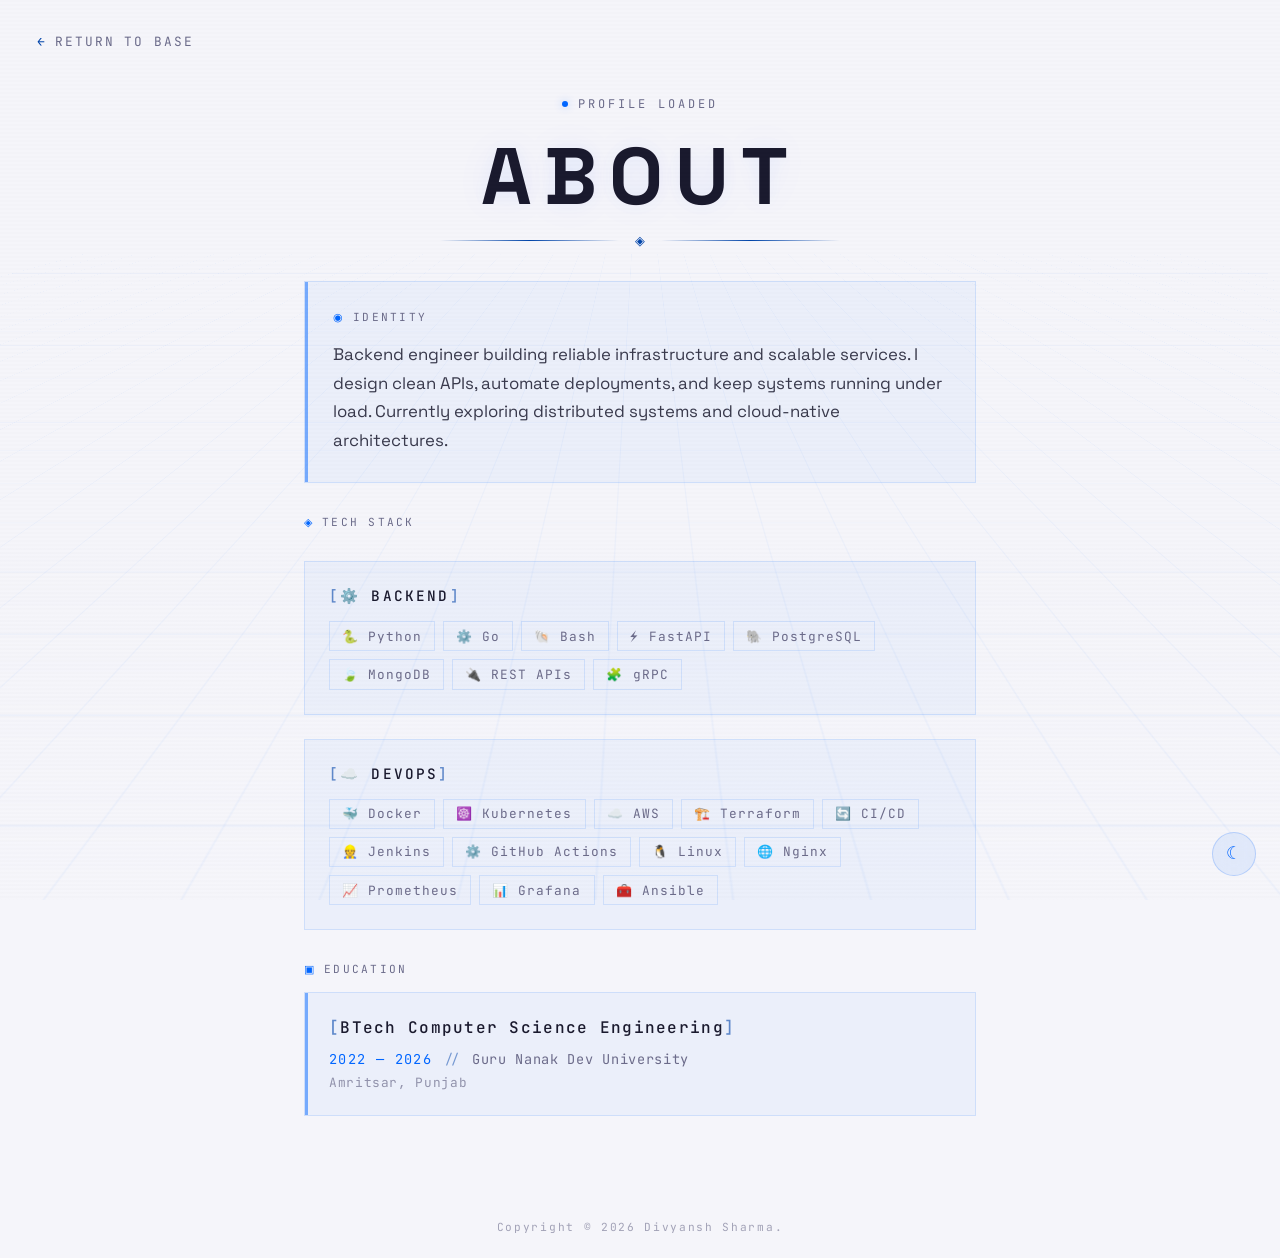
==== about-me/index.html @ 40424721 "created home page and about page" ====
<!DOCTYPE html>
<html lang="en">
<head>
    <meta charset="UTF-8">
    <meta name="viewport" content="width=device-width, initial-scale=1.0">
    <title>Divyansh — About</title>
    <link rel="preconnect" href="https://fonts.googleapis.com">
    <link rel="preconnect" href="https://fonts.gstatic.com" crossorigin>
    <link href="https://fonts.googleapis.com/css2?family=Space+Grotesk:wght@300;400;500;600;700&family=JetBrains+Mono:wght@300;400;500&display=swap" rel="stylesheet">
    <link rel="stylesheet" href="about-me.css">
</head>
<body>
    <input type="checkbox" id="theme-toggle" class="theme-toggle-input" aria-hidden="true">

    <div class="page-wrapper">
        <div class="scanlines"></div>
        <div class="grid-bg"></div>

        <label for="theme-toggle" class="theme-toggle" aria-label="Toggle theme"></label>

        <a href="/" class="back-link">
            <span class="back-arrow">←</span>
            <span class="back-text">RETURN TO BASE</span>
        </a>

        <main class="container">
            <div class="hero">
                <div class="status-line">
                    <span class="status-dot"></span>
                    <span class="status-text">PROFILE LOADED</span>
                </div>

                <h1 class="glitch">
                    <span class="char">A</span><span class="char">B</span><span class="char">O</span><span class="char">U</span><span class="char">T</span>
                </h1>

                <div class="divider">
                    <span class="divider-line"></span>
                    <span class="divider-hex">◈</span>
                    <span class="divider-line"></span>
                </div>
            </div>

            <section class="content">
                <div class="bio-card">
                    <div class="card-header">
                        <span class="card-icon">◉</span>
                        <span class="card-title">IDENTITY</span>
                    </div>
                    <p class="bio-text">
                        Backend engineer building reliable infrastructure 
                        and scalable services. I design clean APIs, automate deployments, and 
                        keep systems running under load. Currently exploring distributed systems 
                        and cloud-native architectures.
                    </p>
                </div>

                <div class="skills-section">
                    <div class="skills-header">
                        <span class="skills-icon">◈</span>
                        <span class="skills-title">TECH STACK</span>
                    </div>

                    <div class="skill-category">
                        <h3 class="category-name">
                            <span class="cat-bracket">[</span>⚙️ BACKEND<span class="cat-bracket">]</span>
                        </h3>
                        <div class="skill-tags">
                            <span class="skill-tag">🐍 Python</span>
                            <span class="skill-tag">⚙️ Go</span>
                            <span class="skill-tag">🐚 Bash</span>
                            <span class="skill-tag">⚡ FastAPI</span>
                            <span class="skill-tag">🐘 PostgreSQL</span>
                            <span class="skill-tag">🍃 MongoDB</span>
                            <span class="skill-tag">🔌 REST APIs</span>
                            <span class="skill-tag">🧩 gRPC</span>
                        </div>
                    </div>

                    <div class="skill-category">
                        <h3 class="category-name">
                            <span class="cat-bracket">[</span>☁️ DEVOPS<span class="cat-bracket">]</span>
                        </h3>
                        <div class="skill-tags">
                            <span class="skill-tag">🐳 Docker</span>
                            <span class="skill-tag">☸️ Kubernetes</span>
                            <span class="skill-tag">☁️ AWS</span>
                            <span class="skill-tag">🏗️ Terraform</span>
                            <span class="skill-tag">🔄 CI/CD</span>
                            <span class="skill-tag">👷 Jenkins</span>
                            <span class="skill-tag">⚙️ GitHub Actions</span>
                            <span class="skill-tag">🐧 Linux</span>
                            <span class="skill-tag">🌐 Nginx</span>
                            <span class="skill-tag">📈 Prometheus</span>
                            <span class="skill-tag">📊 Grafana</span>
                            <span class="skill-tag">🧰 Ansible</span>
                        </div>
                    </div>
                </div>

                <div class="edu-section">
                    <div class="edu-header">
                        <span class="edu-icon">▣</span>
                        <span class="edu-title">EDUCATION</span>
                    </div>
                    <div class="edu-card">
                        <div class="edu-degree">
                            <span class="edu-bracket">[</span>BTech Computer Science Engineering<span class="edu-bracket">]</span>
                        </div>
                        <div class="edu-meta">
                            <span class="edu-year">2022 — 2026</span>
                            <span class="edu-sep">//</span>
                            <span class="edu-inst">Guru Nanak Dev University</span>
                        </div>
                        <div class="edu-loc">Amritsar, Punjab</div>
                    </div>
                </div>
            </section>
        </main>

        <footer class="footer">
            <div class="footer-line">
                <span>Copyright © 2026 Divyansh Sharma.</span>
            </div>
        </footer>
    </div>
</body>
</html>
---- about-me/about-me.css ----
/* ═══════════════════════════════════════
   ABOUT PAGE — CSS-ONLY THEME TOGGLE
   ═══════════════════════════════════════ */

*, *::before, *::after {
    margin: 0;
    padding: 0;
    box-sizing: border-box;
}

.theme-toggle-input {
    position: absolute;
    width: 1px;
    height: 1px;
    padding: 0;
    margin: -1px;
    overflow: hidden;
    clip: rect(0, 0, 0, 0);
    white-space: nowrap;
    border: 0;
}

.page-wrapper {
    --bg: #050508;
    --text: #e8e8f0;
    --text-dim: #6b6b8a;
    --accent: #00f0ff;
    --accent-dim: #00a8b3;
    --accent-glow: rgba(0, 240, 255, 0.4);
    --accent-glow-soft: rgba(0, 240, 255, 0.08);
    --grid-color: rgba(0, 240, 255, 0.06);
    --card-bg: rgba(0, 240, 255, 0.03);
    --card-border: rgba(0, 240, 255, 0.1);
    --toggle-bg: rgba(0, 240, 255, 0.1);
    --toggle-border: rgba(0, 240, 255, 0.25);
    --toggle-hover: rgba(0, 240, 255, 0.2);
    --toggle-icon: "☀";
    --font-display: "Space Grotesk", system-ui, -apple-system, BlinkMacSystemFont, "Segoe UI", Roboto, sans-serif;
    --font-mono: "JetBrains Mono", "Fira Code", "Cascadia Code", monospace;

    min-height: 100vh;
    min-height: 100dvh;
    display: flex;
    flex-direction: column;
    background-color: var(--bg);
    color: var(--text);
    position: relative;
    overflow-x: hidden;
    font-family: var(--font-display);
    -webkit-font-smoothing: antialiased;
    -moz-osx-font-smoothing: grayscale;
    transition: background-color 0.4s ease, color 0.4s ease;
}

@media (prefers-color-scheme: light) {
    .page-wrapper {
        --bg: #f5f5fa;
        --text: #1a1a2e;
        --text-dim: #6b6b8a;
        --accent: #0066ff;
        --accent-dim: #0044aa;
        --accent-glow: rgba(0, 102, 255, 0.3);
        --accent-glow-soft: rgba(0, 102, 255, 0.06);
        --grid-color: rgba(0, 102, 255, 0.04);
        --card-bg: rgba(0, 102, 255, 0.04);
        --card-border: rgba(0, 102, 255, 0.12);
        --toggle-bg: rgba(0, 102, 255, 0.08);
        --toggle-border: rgba(0, 102, 255, 0.2);
        --toggle-hover: rgba(0, 102, 255, 0.15);
        --toggle-icon: "☾";
    }
}

.theme-toggle-input:checked ~ .page-wrapper {
    --bg: #f5f5fa;
    --text: #1a1a2e;
    --text-dim: #6b6b8a;
    --accent: #0066ff;
    --accent-dim: #0044aa;
    --accent-glow: rgba(0, 102, 255, 0.3);
    --accent-glow-soft: rgba(0, 102, 255, 0.06);
    --grid-color: rgba(0, 102, 255, 0.04);
    --card-bg: rgba(0, 102, 255, 0.04);
    --card-border: rgba(0, 102, 255, 0.12);
    --toggle-bg: rgba(0, 102, 255, 0.08);
    --toggle-border: rgba(0, 102, 255, 0.2);
    --toggle-hover: rgba(0, 102, 255, 0.15);
    --toggle-icon: "☾";
}

.theme-toggle {
    position: fixed;
    bottom: 1.5rem;
    right: 1.5rem;
    z-index: 200;
    width: 44px;
    height: 44px;
    border-radius: 50%;
    border: 1px solid var(--toggle-border);
    background: var(--toggle-bg);
    backdrop-filter: blur(8px);
    -webkit-backdrop-filter: blur(8px);
    cursor: pointer;
    display: flex;
    align-items: center;
    justify-content: center;
    transition: all 0.3s ease;
    color: var(--accent);
}

.theme-toggle::before {
    content: var(--toggle-icon);
    font-size: 1.1rem;
    line-height: 1;
    transition: transform 0.3s ease;
}

.theme-toggle:hover {
    background: var(--toggle-hover);
    border-color: var(--accent);
    box-shadow: 0 0 20px var(--accent-glow-soft);
    transform: scale(1.1);
}

.theme-toggle:hover::before {
    transform: rotate(180deg);
}

.theme-toggle:active {
    transform: scale(0.95);
}

.back-link {
    position: fixed;
    top: 1.5rem;
    left: 1.5rem;
    z-index: 200;
    display: inline-flex;
    align-items: center;
    gap: 0.5rem;
    font-family: var(--font-mono);
    font-size: clamp(0.65rem, 1.5vw, 0.8rem);
    letter-spacing: 0.15em;
    color: var(--text-dim);
    text-decoration: none;
    padding: 0.5rem 0.75rem;
    border: 1px solid transparent;
    transition: all 0.3s ease;
}

.back-arrow {
    color: var(--accent-dim);
    transition: all 0.3s ease;
}

.back-link:hover {
    color: var(--accent);
    border-color: var(--accent);
    box-shadow: 0 0 15px var(--accent-glow-soft);
}

.back-link:hover .back-arrow {
    color: var(--accent);
    transform: translateX(-3px);
}

.scanlines {
    position: fixed;
    inset: 0;
    pointer-events: none;
    z-index: 100;
    background: repeating-linear-gradient(
        0deg,
        transparent,
        transparent 2px,
        rgba(0, 0, 0, 0.03) 2px,
        rgba(0, 0, 0, 0.03) 4px
    );
    opacity: 0.5;
}

@media (prefers-color-scheme: light) {
    .scanlines {
        background: repeating-linear-gradient(
            0deg,
            transparent,
            transparent 2px,
            rgba(0, 0, 0, 0.015) 2px,
            rgba(0, 0, 0, 0.015) 4px
        );
    }
}

.theme-toggle-input:checked ~ .page-wrapper .scanlines {
    background: repeating-linear-gradient(
        0deg,
        transparent,
        transparent 2px,
        rgba(0, 0, 0, 0.015) 2px,
        rgba(0, 0, 0, 0.015) 4px
    );
}

.grid-bg {
    position: fixed;
    inset: 0;
    pointer-events: none;
    z-index: 0;
    perspective: 600px;
    overflow: hidden;
}

.grid-bg::before {
    content: "";
    position: absolute;
    top: -50%;
    left: -50%;
    width: 200%;
    height: 200%;
    background-image:
        linear-gradient(var(--grid-color) 1px, transparent 1px),
        linear-gradient(90deg, var(--grid-color) 1px, transparent 1px);
    background-size: 60px 60px;
    transform: rotateX(60deg);
    transform-origin: center center;
    animation: gridPulse 8s ease-in-out infinite;
}

.grid-bg::after {
    content: "";
    position: absolute;
    bottom: 0;
    left: 0;
    right: 0;
    height: 40%;
    background: linear-gradient(to top, var(--bg) 0%, transparent 100%);
    transition: background 0.4s ease;
}

@keyframes gridPulse {
    0%, 100% { opacity: 0.6; background-size: 60px 60px; }
    50% { opacity: 1; background-size: 58px 58px; }
}

.container {
    position: relative;
    z-index: 1;
    flex: 1;
    display: flex;
    flex-direction: column;
    align-items: center;
    padding: 6rem 2rem 3rem;
    max-width: 800px;
    margin: 0 auto;
    width: 100%;
}

.hero {
    text-align: center;
    width: 100%;
    display: flex;
    flex-direction: column;
    align-items: center;
    margin-bottom: 2rem;
}

.status-line {
    display: inline-flex;
    align-items: center;
    justify-content: center;
    gap: 0.6rem;
    margin-bottom: 1.5rem;
    font-family: var(--font-mono);
    font-size: clamp(0.6rem, 1.5vw, 0.75rem);
    letter-spacing: 0.25em;
    color: var(--text-dim);
    text-transform: uppercase;
    width: 100%;
}

.status-dot {
    width: 6px;
    height: 6px;
    background: var(--accent);
    border-radius: 50%;
    box-shadow: 0 0 8px var(--accent-glow), 0 0 16px var(--accent-glow-soft);
    animation: pulse 2s ease-in-out infinite;
    flex-shrink: 0;
}

@keyframes pulse {
    0%, 100% { opacity: 1; transform: scale(1); }
    50% { opacity: 0.5; transform: scale(0.8); }
}

.status-text {
    animation: flicker 4s ease-in-out infinite;
}

@keyframes flicker {
    0%, 100% { opacity: 1; }
    41% { opacity: 1; }
    42% { opacity: 0.4; }
    43% { opacity: 1; }
    45% { opacity: 0.3; }
    46% { opacity: 1; }
    96% { opacity: 1; }
    97% { opacity: 0.5; }
    98% { opacity: 1; }
}

.glitch {
    font-size: clamp(2.5rem, 10vw, 5rem);
    font-weight: 700;
    letter-spacing: 0.15em;
    line-height: 1;
    margin-bottom: 1rem;
    position: relative;
    display: inline-block;
}

.glitch .char {
    display: inline-block;
    color: var(--text);
    text-shadow: 0 0 20px var(--accent-glow-soft), 0 0 40px var(--accent-glow-soft);
    animation: charFloat 6s ease-in-out infinite;
    transition: color 0.4s ease;
}

.glitch .char:nth-child(1) { animation-delay: 0s; }
.glitch .char:nth-child(2) { animation-delay: 0.1s; }
.glitch .char:nth-child(3) { animation-delay: 0.2s; }
.glitch .char:nth-child(4) { animation-delay: 0.3s; }
.glitch .char:nth-child(5) { animation-delay: 0.4s; }

@keyframes charFloat {
    0%, 100% {
        transform: translateY(0);
        text-shadow: 0 0 20px var(--accent-glow-soft), 0 0 40px var(--accent-glow-soft);
    }
    50% {
        transform: translateY(-4px);
        text-shadow: 0 0 30px var(--accent-glow), 0 0 60px var(--accent-glow-soft), 0 0 90px var(--accent-glow-soft);
    }
}

.glitch:hover .char {
    animation: charGlitch 0.3s ease-in-out;
}

.glitch:hover .char:nth-child(1) { animation-delay: 0s; }
.glitch:hover .char:nth-child(2) { animation-delay: 0.02s; }
.glitch:hover .char:nth-child(3) { animation-delay: 0.04s; }
.glitch:hover .char:nth-child(4) { animation-delay: 0.06s; }
.glitch:hover .char:nth-child(5) { animation-delay: 0.08s; }

@keyframes charGlitch {
    0% { transform: translate(0); }
    20% { transform: translate(-2px, 1px); }
    40% { transform: translate(2px, -1px); }
    60% { transform: translate(-1px, 2px); }
    80% { transform: translate(1px, -2px); }
    100% { transform: translate(0); }
}

.divider {
    display: flex;
    align-items: center;
    justify-content: center;
    gap: 1rem;
    width: 100%;
    max-width: 400px;
}

.divider-line {
    display: block;
    flex: 1;
    height: 1px;
    background: linear-gradient(90deg, transparent, var(--accent-dim), transparent);
    animation: lineGlow 3s ease-in-out infinite;
    min-width: 40px;
}

@keyframes lineGlow {
    0%, 100% { opacity: 0.4; }
    50% { opacity: 1; }
}

.divider-hex {
    color: var(--accent-dim);
    font-size: 0.8rem;
    animation: hexSpin 8s linear infinite;
    flex-shrink: 0;
}

@keyframes hexSpin {
    0% { transform: rotate(0deg); }
    100% { transform: rotate(360deg); }
}

.content {
    width: 100%;
    display: flex;
    flex-direction: column;
    gap: 2rem;
    margin-bottom: 2rem;
}

.bio-card {
    background: var(--card-bg);
    border: 1px solid var(--card-border);
    padding: 1.75rem;
    position: relative;
    overflow: hidden;
    transition: border-color 0.3s ease, box-shadow 0.3s ease;
}

.bio-card::before {
    content: "";
    position: absolute;
    top: 0;
    left: 0;
    width: 3px;
    height: 100%;
    background: var(--accent);
    opacity: 0.5;
    transition: opacity 0.3s ease;
}

.bio-card:hover {
    border-color: var(--accent);
    box-shadow: 0 0 30px var(--accent-glow-soft);
}

.bio-card:hover::before {
    opacity: 1;
}

.card-header {
    display: flex;
    align-items: center;
    gap: 0.5rem;
    margin-bottom: 1rem;
    font-family: var(--font-mono);
    font-size: 0.7rem;
    letter-spacing: 0.2em;
    color: var(--accent-dim);
}

.card-icon {
    color: var(--accent);
    animation: pulse 2s ease-in-out infinite;
}

.card-title {
    color: var(--text-dim);
}

.bio-text {
    font-size: clamp(0.9rem, 2vw, 1.05rem);
    line-height: 1.7;
    color: var(--text);
    opacity: 0.85;
}

.skills-section {
    display: flex;
    flex-direction: column;
    gap: 1.5rem;
}

.skills-header {
    display: flex;
    align-items: center;
    gap: 0.5rem;
    font-family: var(--font-mono);
    font-size: 0.7rem;
    letter-spacing: 0.2em;
    color: var(--accent-dim);
    margin-bottom: 0.5rem;
}

.skills-icon {
    color: var(--accent);
    animation: hexSpin 8s linear infinite;
}

.skills-title {
    color: var(--text-dim);
}

.skill-category {
    background: var(--card-bg);
    border: 1px solid var(--card-border);
    padding: 1.5rem;
    transition: border-color 0.3s ease, box-shadow 0.3s ease;
}

.skill-category:hover {
    border-color: var(--accent);
    box-shadow: 0 0 25px var(--accent-glow-soft);
}

.category-name {
    font-family: var(--font-mono);
    font-size: clamp(0.75rem, 2vw, 0.9rem);
    letter-spacing: 0.15em;
    color: var(--text);
    margin-bottom: 1rem;
    font-weight: 500;
}

.cat-bracket {
    color: var(--accent-dim);
    opacity: 0.6;
}

.skill-tags {
    display: flex;
    flex-wrap: wrap;
    gap: 0.5rem;
}

.skill-tag {
    font-family: var(--font-mono);
    font-size: clamp(0.65rem, 1.5vw, 0.8rem);
    letter-spacing: 0.08em;
    color: var(--text-dim);
    padding: 0.35rem 0.75rem;
    border: 1px solid var(--card-border);
    transition: all 0.3s ease;
    cursor: default;
    position: relative;
    overflow: hidden;
    display: inline-flex;
    align-items: center;
    gap: 0.35rem;
}

.skill-tag::before {
    content: "";
    position: absolute;
    inset: 0;
    background: var(--accent);
    opacity: 0;
    transition: opacity 0.3s ease;
}

.skill-tag:hover {
    color: var(--accent);
    border-color: var(--accent);
    text-shadow: 0 0 10px var(--accent-glow);
    transform: translateY(-2px);
}

.skill-tag:hover::before {
    opacity: 0.05;
}

.edu-section {
    display: flex;
    flex-direction: column;
    gap: 1rem;
}

.edu-header {
    display: flex;
    align-items: center;
    gap: 0.5rem;
    font-family: var(--font-mono);
    font-size: 0.7rem;
    letter-spacing: 0.2em;
    color: var(--accent-dim);
}

.edu-icon {
    color: var(--accent);
    animation: pulse 2s ease-in-out infinite;
}

.edu-title {
    color: var(--text-dim);
}

.edu-card {
    background: var(--card-bg);
    border: 1px solid var(--card-border);
    padding: 1.5rem;
    position: relative;
    overflow: hidden;
    transition: border-color 0.3s ease, box-shadow 0.3s ease;
}

.edu-card::before {
    content: "";
    position: absolute;
    top: 0;
    left: 0;
    width: 3px;
    height: 100%;
    background: var(--accent);
    opacity: 0.5;
    transition: opacity 0.3s ease;
}

.edu-card:hover {
    border-color: var(--accent);
    box-shadow: 0 0 25px var(--accent-glow-soft);
}

.edu-card:hover::before {
    opacity: 1;
}

.edu-degree {
    font-family: var(--font-mono);
    font-size: clamp(0.85rem, 2vw, 1rem);
    letter-spacing: 0.08em;
    color: var(--text);
    margin-bottom: 0.75rem;
    font-weight: 500;
}

.edu-bracket {
    color: var(--accent-dim);
    opacity: 0.6;
}

.edu-meta {
    display: flex;
    align-items: center;
    gap: 0.75rem;
    flex-wrap: wrap;
    margin-bottom: 0.35rem;
    font-family: var(--font-mono);
    font-size: clamp(0.7rem, 1.8vw, 0.85rem);
}

.edu-year {
    color: var(--accent);
    letter-spacing: 0.1em;
}

.edu-sep {
    color: var(--accent-dim);
    opacity: 0.5;
}

.edu-inst {
    color: var(--text-dim);
    letter-spacing: 0.05em;
}

.edu-loc {
    font-family: var(--font-mono);
    font-size: clamp(0.65rem, 1.5vw, 0.8rem);
    color: var(--text-dim);
    opacity: 0.7;
    letter-spacing: 0.05em;
}

.footer {
    position: relative;
    text-align: center;
    pointer-events: none;
    z-index: 2;
    padding: 1.5rem 1rem;
    background: transparent;
}

.footer-line {
    font-family: var(--font-mono);
    font-size: clamp(0.6rem, 1.2vw, 0.7rem);
    letter-spacing: 0.15em;
    color: var(--text-dim);
    opacity: 0.6;
}

@media (max-width: 480px) {
    .container {
        padding: 5rem 1.25rem 2rem;
    }

    .back-link {
        top: 1rem;
        left: 1rem;
        padding: 0.4rem 0.6rem;
    }

    .bio-card, .skill-category, .edu-card {
        padding: 1.25rem;
    }

    .theme-toggle {
        width: 40px;
        height: 40px;
        bottom: 1rem;
        right: 1rem;
    }

    .footer {
        padding: 1rem;
    }
}

@media (min-width: 481px) and (max-width: 768px) {
    .container {
        padding: 5.5rem 1.5rem 2.5rem;
    }
}

@media (min-width: 769px) and (max-width: 1024px) {
    .container {
        padding: 6rem 3rem 3rem;
    }
}

@media (min-width: 1025px) {
    .container {
        padding: 6rem 4rem 3rem;
    }
}

@media (max-height: 500px) and (orientation: landscape) {
    .container {
        padding-top: 4rem;
        padding-bottom: 2rem;
    }

    .glitch {
        font-size: clamp(2rem, 8vh, 3.5rem);
        margin-bottom: 0.75rem;
    }

    .hero {
        margin-bottom: 1rem;
    }

    .content {
        gap: 1.25rem;
        margin-bottom: 1.5rem;
    }

    .bio-card, .skill-category, .edu-card {
        padding: 1.25rem;
    }
}

@media (prefers-reduced-motion: reduce) {
    *, *::before, *::after {
        animation-duration: 0.01ms !important;
        animation-iteration-count: 1 !important;
        transition-duration: 0.01ms !important;
    }
}
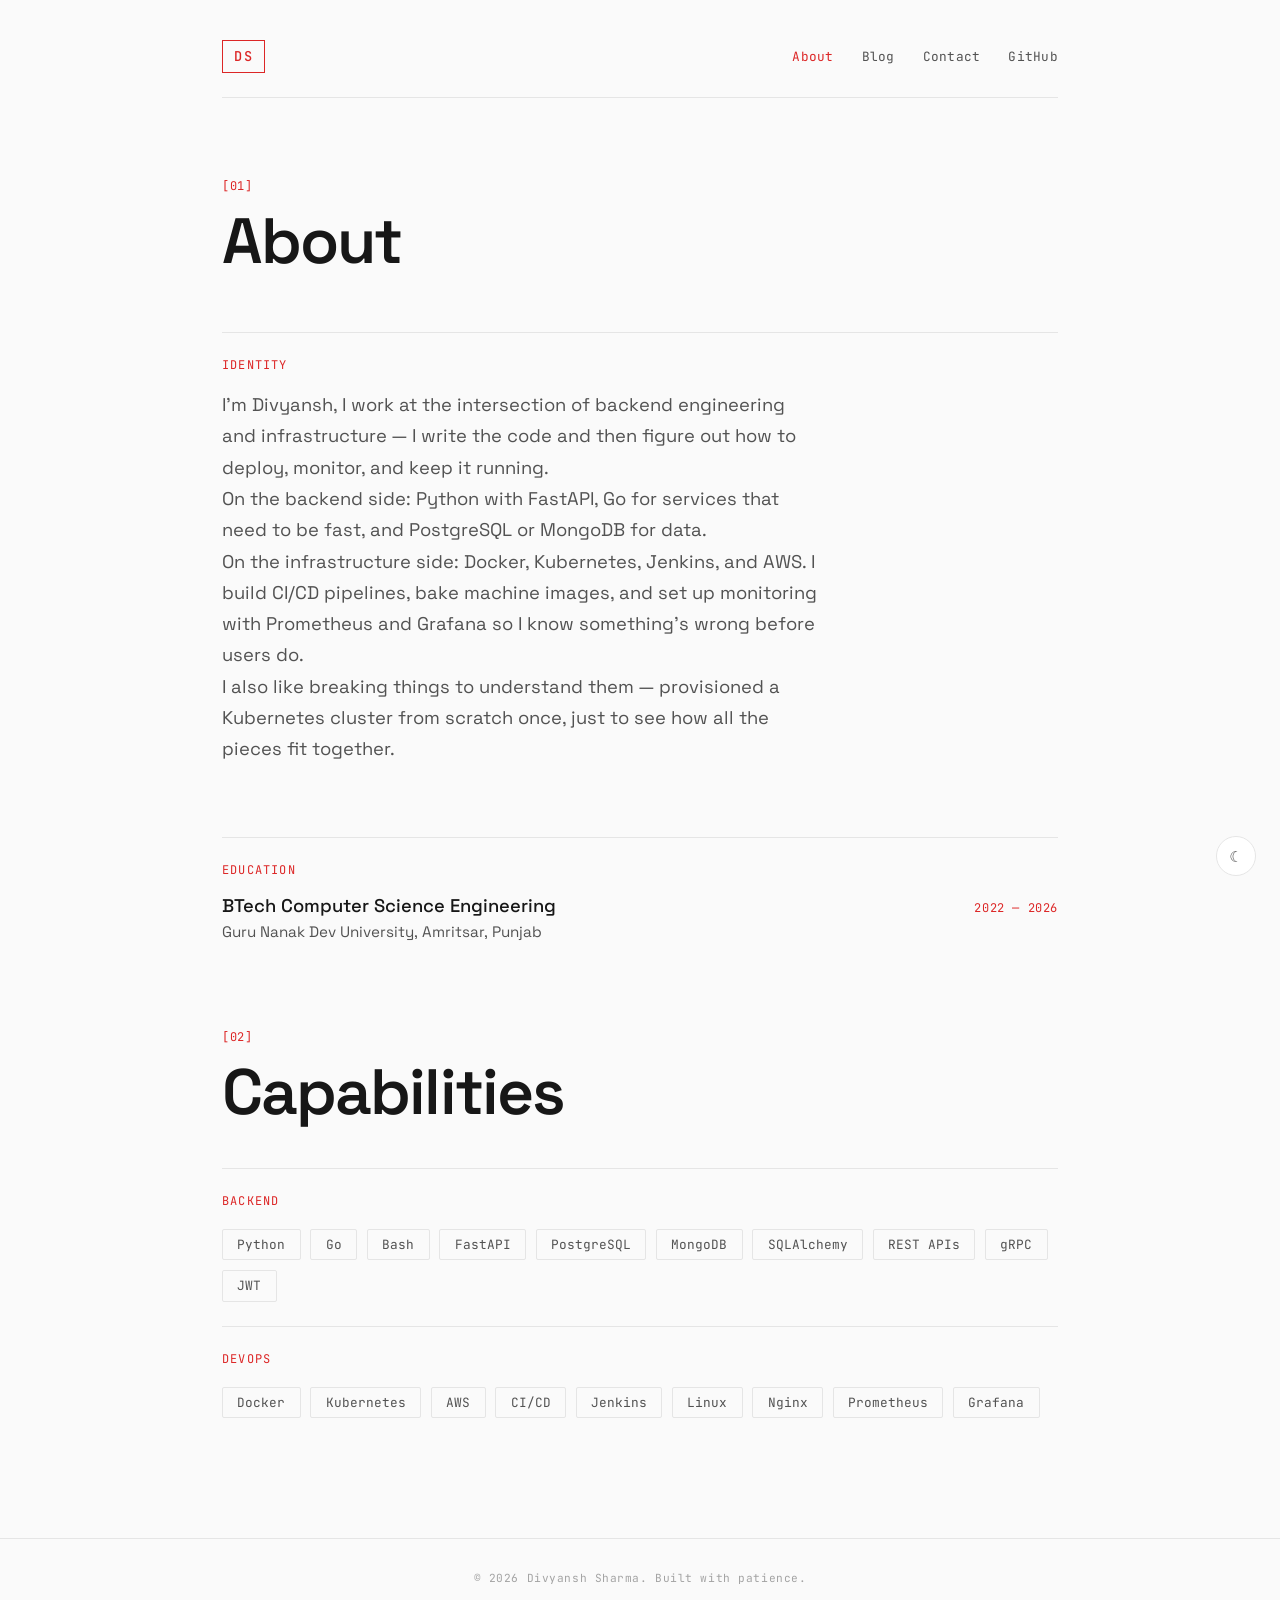
==== commit 3b73e82a: "design change" ====
--- a/about-me/index.html
+++ b/about-me/index.html
@@ -3,7 +3,7 @@
 <head>
     <meta charset="UTF-8">
     <meta name="viewport" content="width=device-width, initial-scale=1.0">
-    <title>Divyansh — About</title>
+    <title>About — Divyansh Sharma</title>
     <link rel="preconnect" href="https://fonts.googleapis.com">
     <link rel="preconnect" href="https://fonts.gstatic.com" crossorigin>
     <link href="https://fonts.googleapis.com/css2?family=Space+Grotesk:wght@300;400;500;600;700&family=JetBrains+Mono:wght@300;400;500&display=swap" rel="stylesheet">
@@ -13,115 +13,91 @@
     <input type="checkbox" id="theme-toggle" class="theme-toggle-input" aria-hidden="true">
 
     <div class="page-wrapper">
-        <div class="scanlines"></div>
-        <div class="grid-bg"></div>
-
         <label for="theme-toggle" class="theme-toggle" aria-label="Toggle theme"></label>
 
-        <a href="/" class="back-link">
-            <span class="back-arrow">←</span>
-            <span class="back-text">RETURN TO BASE</span>
-        </a>
+        <main class="container">
+            <header class="site-header">
+                <a href="/" class="logo-link">
+                    <span class="logo">DS</span>
+                </a>
+                <nav class="header-nav">
+                    <a href="/about/" class="active">About</a>
+                    <a href="/blog/">Blog</a>
+                    <a href="/#connect">Contact</a>
+                    <a href="https://github.com/Divyansh031" target="_blank" rel="noopener">GitHub</a>
+                </nav>
+            </header>
 
-        <main class="container">
-            <div class="hero">
-                <div class="status-line">
-                    <span class="status-dot"></span>
-                    <span class="status-text">PROFILE LOADED</span>
-                </div>
+            <section class="page-hero">
+                <span class="section-num">[01]</span>
+                <h1 class="page-title">About</h1>
+            </section>
 
-                <h1 class="glitch">
-                    <span class="char">A</span><span class="char">B</span><span class="char">O</span><span class="char">U</span><span class="char">T</span>
-                </h1>
-
-                <div class="divider">
-                    <span class="divider-line"></span>
-                    <span class="divider-hex">◈</span>
-                    <span class="divider-line"></span>
-                </div>
-            </div>
-
-            <section class="content">
-                <div class="bio-card">
-                    <div class="card-header">
-                        <span class="card-icon">◉</span>
-                        <span class="card-title">IDENTITY</span>
-                    </div>
-                    <p class="bio-text">
-                        Backend engineer building reliable infrastructure 
-                        and scalable services. I design clean APIs, automate deployments, and 
-                        keep systems running under load. Currently exploring distributed systems 
-                        and cloud-native architectures.
+            <section class="about-grid">
+                <div class="about-block">
+                    <h2 class="block-title">Identity</h2>
+                    <p class="block-text">
+                        I'm Divyansh, I work at the intersection of backend engineering and infrastructure — I write the code and then figure out how to deploy, monitor, and keep it running.<br>
+                        On the backend side: Python with FastAPI, Go for services that need to be fast, and PostgreSQL or MongoDB for data.<br>
+                        On the infrastructure side: Docker, Kubernetes, Jenkins, and AWS. I build CI/CD pipelines, bake machine images, and set up monitoring with Prometheus and Grafana so I know something's wrong before users do.<br>
+                        I also like breaking things to understand them — provisioned a Kubernetes cluster from scratch once, just to see how all the pieces fit together.
                     </p>
                 </div>
 
-                <div class="skills-section">
-                    <div class="skills-header">
-                        <span class="skills-icon">◈</span>
-                        <span class="skills-title">TECH STACK</span>
+                <div class="about-block">
+                    
+                    <h2 class="block-title">Education</h2>
+                    <div class="edu-item">
+                        <div class="edu-header-row">
+                            <span class="edu-degree">BTech Computer Science Engineering</span>
+                            <span class="edu-year">2022 — 2026</span>
+                        </div>
+                        <p class="edu-school">Guru Nanak Dev University, Amritsar, Punjab</p>
                     </div>
+                </div>
+            </section>
 
-                    <div class="skill-category">
-                        <h3 class="category-name">
-                            <span class="cat-bracket">[</span>⚙️ BACKEND<span class="cat-bracket">]</span>
-                        </h3>
-                        <div class="skill-tags">
-                            <span class="skill-tag">🐍 Python</span>
-                            <span class="skill-tag">⚙️ Go</span>
-                            <span class="skill-tag">🐚 Bash</span>
-                            <span class="skill-tag">⚡ FastAPI</span>
-                            <span class="skill-tag">🐘 PostgreSQL</span>
-                            <span class="skill-tag">🍃 MongoDB</span>
-                            <span class="skill-tag">🔌 REST APIs</span>
-                            <span class="skill-tag">🧩 gRPC</span>
-                        </div>
-                    </div>
+            <section class="skills-section">
+                <div class="skills-header">
+                    <span class="section-num">[02]</span>
+                    <h2 class="page-title">Capabilities</h2>
+                </div>
 
-                    <div class="skill-category">
-                        <h3 class="category-name">
-                            <span class="cat-bracket">[</span>☁️ DEVOPS<span class="cat-bracket">]</span>
-                        </h3>
-                        <div class="skill-tags">
-                            <span class="skill-tag">🐳 Docker</span>
-                            <span class="skill-tag">☸️ Kubernetes</span>
-                            <span class="skill-tag">☁️ AWS</span>
-                            <span class="skill-tag">🏗️ Terraform</span>
-                            <span class="skill-tag">🔄 CI/CD</span>
-                            <span class="skill-tag">👷 Jenkins</span>
-                            <span class="skill-tag">⚙️ GitHub Actions</span>
-                            <span class="skill-tag">🐧 Linux</span>
-                            <span class="skill-tag">🌐 Nginx</span>
-                            <span class="skill-tag">📈 Prometheus</span>
-                            <span class="skill-tag">📊 Grafana</span>
-                            <span class="skill-tag">🧰 Ansible</span>
-                        </div>
+                <div class="skill-group">
+                    <h3 class="skill-cat">Backend</h3>
+                    <div class="skill-list">
+                        <span>Python</span>
+                        <span>Go</span>
+                        <span>Bash</span>
+                        <span>FastAPI</span>
+                        <span>PostgreSQL</span>
+                        <span>MongoDB</span>
+                        <span>SQLAlchemy</span>
+                        <span>REST APIs</span>
+                        <span>gRPC</span>
+                        <span>JWT</span>
                     </div>
                 </div>
 
-                <div class="edu-section">
-                    <div class="edu-header">
-                        <span class="edu-icon">▣</span>
-                        <span class="edu-title">EDUCATION</span>
-                    </div>
-                    <div class="edu-card">
-                        <div class="edu-degree">
-                            <span class="edu-bracket">[</span>BTech Computer Science Engineering<span class="edu-bracket">]</span>
-                        </div>
-                        <div class="edu-meta">
-                            <span class="edu-year">2022 — 2026</span>
-                            <span class="edu-sep">//</span>
-                            <span class="edu-inst">Guru Nanak Dev University</span>
-                        </div>
-                        <div class="edu-loc">Amritsar, Punjab</div>
+                <div class="skill-group">
+                    <h3 class="skill-cat">DevOps</h3>
+                    <div class="skill-list">
+                        <span>Docker</span>
+                        <span>Kubernetes</span>
+                        <span>AWS</span>
+                        <span>CI/CD</span>
+                        <span>Jenkins</span>
+                        <span>Linux</span>
+                        <span>Nginx</span>
+                        <span>Prometheus</span>
+                        <span>Grafana</span>
                     </div>
                 </div>
             </section>
         </main>
 
         <footer class="footer">
-            <div class="footer-line">
-                <span>Copyright © 2026 Divyansh Sharma.</span>
-            </div>
+            <p>© 2026 Divyansh Sharma. Built with patience.</p>
         </footer>
     </div>
 </body>
--- a/about-me/about-me.css
+++ b/about-me/about-me.css
@@ -1,5 +1,5 @@
 /* ═══════════════════════════════════════
-   ABOUT PAGE — CSS-ONLY THEME TOGGLE
+   ABOUT PAGE — Black/Yellow (Dark) | White/Red (Light)
    ═══════════════════════════════════════ */
 
 *, *::before, *::after {
@@ -21,22 +21,19 @@
 }
 
 .page-wrapper {
-    --bg: #050508;
-    --text: #e8e8f0;
-    --text-dim: #6b6b8a;
-    --accent: #00f0ff;
-    --accent-dim: #00a8b3;
-    --accent-glow: rgba(0, 240, 255, 0.4);
-    --accent-glow-soft: rgba(0, 240, 255, 0.08);
-    --grid-color: rgba(0, 240, 255, 0.06);
-    --card-bg: rgba(0, 240, 255, 0.03);
-    --card-border: rgba(0, 240, 255, 0.1);
-    --toggle-bg: rgba(0, 240, 255, 0.1);
-    --toggle-border: rgba(0, 240, 255, 0.25);
-    --toggle-hover: rgba(0, 240, 255, 0.2);
+    /* DARK: Black + Yellow */
+    --bg: #0a0a0a;
+    --bg-elevated: #111111;
+    --text: #f5f5f5;
+    --text-muted: #a3a3a3;
+    --text-faint: #525252;
+    --accent: #facc15;
+    --accent-hover: #fde047;
+    --border: #262626;
+    --border-hover: #404040;
     --toggle-icon: "☀";
-    --font-display: "Space Grotesk", system-ui, -apple-system, BlinkMacSystemFont, "Segoe UI", Roboto, sans-serif;
-    --font-mono: "JetBrains Mono", "Fira Code", "Cascadia Code", monospace;
+    --font-display: "Space Grotesk", system-ui, sans-serif;
+    --font-mono: "JetBrains Mono", monospace;
 
     min-height: 100vh;
     min-height: 100dvh;
@@ -44,712 +41,322 @@
     flex-direction: column;
     background-color: var(--bg);
     color: var(--text);
-    position: relative;
-    overflow-x: hidden;
     font-family: var(--font-display);
     -webkit-font-smoothing: antialiased;
-    -moz-osx-font-smoothing: grayscale;
-    transition: background-color 0.4s ease, color 0.4s ease;
+    transition: background-color 0.3s ease, color 0.3s ease;
 }
 
 @media (prefers-color-scheme: light) {
     .page-wrapper {
-        --bg: #f5f5fa;
-        --text: #1a1a2e;
-        --text-dim: #6b6b8a;
-        --accent: #0066ff;
-        --accent-dim: #0044aa;
-        --accent-glow: rgba(0, 102, 255, 0.3);
-        --accent-glow-soft: rgba(0, 102, 255, 0.06);
-        --grid-color: rgba(0, 102, 255, 0.04);
-        --card-bg: rgba(0, 102, 255, 0.04);
-        --card-border: rgba(0, 102, 255, 0.12);
-        --toggle-bg: rgba(0, 102, 255, 0.08);
-        --toggle-border: rgba(0, 102, 255, 0.2);
-        --toggle-hover: rgba(0, 102, 255, 0.15);
+        /* LIGHT: White + Red */
+        --bg: #fafafa;
+        --bg-elevated: #ffffff;
+        --text: #171717;
+        --text-muted: #525252;
+        --text-faint: #a3a3a3;
+        --accent: #dc2626;
+        --accent-hover: #b91c1c;
+        --border: #e5e5e5;
+        --border-hover: #d4d4d4;
         --toggle-icon: "☾";
     }
 }
 
 .theme-toggle-input:checked ~ .page-wrapper {
-    --bg: #f5f5fa;
-    --text: #1a1a2e;
-    --text-dim: #6b6b8a;
-    --accent: #0066ff;
-    --accent-dim: #0044aa;
-    --accent-glow: rgba(0, 102, 255, 0.3);
-    --accent-glow-soft: rgba(0, 102, 255, 0.06);
-    --grid-color: rgba(0, 102, 255, 0.04);
-    --card-bg: rgba(0, 102, 255, 0.04);
-    --card-border: rgba(0, 102, 255, 0.12);
-    --toggle-bg: rgba(0, 102, 255, 0.08);
-    --toggle-border: rgba(0, 102, 255, 0.2);
-    --toggle-hover: rgba(0, 102, 255, 0.15);
+    --bg: #fafafa;
+    --bg-elevated: #ffffff;
+    --text: #171717;
+    --text-muted: #525252;
+    --text-faint: #a3a3a3;
+    --accent: #dc2626;
+    --accent-hover: #b91c1c;
+    --border: #e5e5e5;
+    --border-hover: #d4d4d4;
     --toggle-icon: "☾";
 }
 
+/* ─── THEME TOGGLE ─── */
 .theme-toggle {
     position: fixed;
     bottom: 1.5rem;
     right: 1.5rem;
     z-index: 200;
-    width: 44px;
-    height: 44px;
+    width: 40px;
+    height: 40px;
     border-radius: 50%;
-    border: 1px solid var(--toggle-border);
-    background: var(--toggle-bg);
-    backdrop-filter: blur(8px);
-    -webkit-backdrop-filter: blur(8px);
+    border: 1px solid var(--border);
+    background: var(--bg-elevated);
     cursor: pointer;
     display: flex;
     align-items: center;
     justify-content: center;
-    transition: all 0.3s ease;
-    color: var(--accent);
+    transition: all 0.25s ease;
+    color: var(--text-muted);
+    font-size: 0.95rem;
 }
 
 .theme-toggle::before {
     content: var(--toggle-icon);
-    font-size: 1.1rem;
-    line-height: 1;
-    transition: transform 0.3s ease;
 }
 
 .theme-toggle:hover {
-    background: var(--toggle-hover);
     border-color: var(--accent);
-    box-shadow: 0 0 20px var(--accent-glow-soft);
-    transform: scale(1.1);
-}
-
-.theme-toggle:hover::before {
-    transform: rotate(180deg);
-}
-
-.theme-toggle:active {
-    transform: scale(0.95);
-}
-
-.back-link {
-    position: fixed;
-    top: 1.5rem;
-    left: 1.5rem;
-    z-index: 200;
-    display: inline-flex;
+    color: var(--accent);
+    transform: scale(1.05);
+}
+
+/* ─── CONTAINER ─── */
+.container {
+    flex: 1;
+    max-width: 900px;
+    width: 100%;
+    margin: 0 auto;
+    padding: 2.5rem 2rem 4rem;
+    display: flex;
+    flex-direction: column;
+}
+
+/* ─── HEADER ─── */
+.site-header {
+    display: flex;
     align-items: center;
-    gap: 0.5rem;
-    font-family: var(--font-mono);
-    font-size: clamp(0.65rem, 1.5vw, 0.8rem);
-    letter-spacing: 0.15em;
-    color: var(--text-dim);
+    justify-content: space-between;
+    margin-bottom: 5rem;
+    padding-bottom: 1.5rem;
+    border-bottom: 1px solid var(--border);
+}
+
+.logo-link {
     text-decoration: none;
-    padding: 0.5rem 0.75rem;
-    border: 1px solid transparent;
-    transition: all 0.3s ease;
-}
-
-.back-arrow {
-    color: var(--accent-dim);
-    transition: all 0.3s ease;
-}
-
-.back-link:hover {
-    color: var(--accent);
-    border-color: var(--accent);
-    box-shadow: 0 0 15px var(--accent-glow-soft);
-}
-
-.back-link:hover .back-arrow {
-    color: var(--accent);
-    transform: translateX(-3px);
-}
-
-.scanlines {
-    position: fixed;
-    inset: 0;
-    pointer-events: none;
-    z-index: 100;
-    background: repeating-linear-gradient(
-        0deg,
-        transparent,
-        transparent 2px,
-        rgba(0, 0, 0, 0.03) 2px,
-        rgba(0, 0, 0, 0.03) 4px
-    );
-    opacity: 0.5;
-}
-
-@media (prefers-color-scheme: light) {
-    .scanlines {
-        background: repeating-linear-gradient(
-            0deg,
-            transparent,
-            transparent 2px,
-            rgba(0, 0, 0, 0.015) 2px,
-            rgba(0, 0, 0, 0.015) 4px
-        );
-    }
-}
-
-.theme-toggle-input:checked ~ .page-wrapper .scanlines {
-    background: repeating-linear-gradient(
-        0deg,
-        transparent,
-        transparent 2px,
-        rgba(0, 0, 0, 0.015) 2px,
-        rgba(0, 0, 0, 0.015) 4px
-    );
-}
-
-.grid-bg {
-    position: fixed;
-    inset: 0;
-    pointer-events: none;
-    z-index: 0;
-    perspective: 600px;
-    overflow: hidden;
-}
-
-.grid-bg::before {
-    content: "";
-    position: absolute;
-    top: -50%;
-    left: -50%;
-    width: 200%;
-    height: 200%;
-    background-image:
-        linear-gradient(var(--grid-color) 1px, transparent 1px),
-        linear-gradient(90deg, var(--grid-color) 1px, transparent 1px);
-    background-size: 60px 60px;
-    transform: rotateX(60deg);
-    transform-origin: center center;
-    animation: gridPulse 8s ease-in-out infinite;
-}
-
-.grid-bg::after {
-    content: "";
-    position: absolute;
-    bottom: 0;
-    left: 0;
-    right: 0;
-    height: 40%;
-    background: linear-gradient(to top, var(--bg) 0%, transparent 100%);
-    transition: background 0.4s ease;
-}
-
-@keyframes gridPulse {
-    0%, 100% { opacity: 0.6; background-size: 60px 60px; }
-    50% { opacity: 1; background-size: 58px 58px; }
-}
-
-.container {
-    position: relative;
-    z-index: 1;
-    flex: 1;
-    display: flex;
-    flex-direction: column;
-    align-items: center;
-    padding: 6rem 2rem 3rem;
-    max-width: 800px;
-    margin: 0 auto;
-    width: 100%;
-}
-
-.hero {
-    text-align: center;
-    width: 100%;
-    display: flex;
-    flex-direction: column;
-    align-items: center;
-    margin-bottom: 2rem;
-}
-
-.status-line {
-    display: inline-flex;
-    align-items: center;
-    justify-content: center;
-    gap: 0.6rem;
-    margin-bottom: 1.5rem;
-    font-family: var(--font-mono);
-    font-size: clamp(0.6rem, 1.5vw, 0.75rem);
-    letter-spacing: 0.25em;
-    color: var(--text-dim);
+}
+
+.logo {
+    font-family: var(--font-mono);
+    font-size: 0.85rem;
+    font-weight: 500;
+    letter-spacing: 0.1em;
+    color: var(--accent);
+    border: 1px solid var(--accent);
+    padding: 0.4rem 0.7rem;
+    display: inline-block;
+    transition: all 0.25s ease;
+}
+
+.logo-link:hover .logo {
+    background: var(--accent);
+    color: var(--bg);
+}
+
+.header-nav {
+    display: flex;
+    gap: 1.75rem;
+}
+
+.header-nav a {
+    font-family: var(--font-mono);
+    font-size: 0.8rem;
+    letter-spacing: 0.02em;
+    color: var(--text-muted);
+    text-decoration: none;
+    transition: color 0.25s ease;
+}
+
+.header-nav a:hover,
+.header-nav a.active {
+    color: var(--accent);
+}
+
+/* ─── PAGE HERO ─── */
+.page-hero {
+    margin-bottom: 3.5rem;
+}
+
+.section-num {
+    font-family: var(--font-mono);
+    font-size: 0.75rem;
+    color: var(--accent);
+    letter-spacing: 0.05em;
+    display: block;
+    margin-bottom: 0.75rem;
+}
+
+.page-title {
+    font-size: clamp(2.5rem, 7vw, 4rem);
+    font-weight: 600;
+    letter-spacing: -0.03em;
+    line-height: 1.1;
+    color: var(--text);
+}
+
+/* ─── ABOUT GRID ─── */
+.about-grid {
+    display: grid;
+    grid-template-columns: 1fr;
+    gap: 3rem;
+    margin-bottom: 4rem;
+}
+
+.about-block {
+    padding: 1.5rem 0;
+    border-top: 1px solid var(--border);
+}
+
+.block-title {
+    font-family: var(--font-mono);
+    font-size: 0.75rem;
+    font-weight: 400;
+    letter-spacing: 0.1em;
     text-transform: uppercase;
-    width: 100%;
-}
-
-.status-dot {
-    width: 6px;
-    height: 6px;
-    background: var(--accent);
-    border-radius: 50%;
-    box-shadow: 0 0 8px var(--accent-glow), 0 0 16px var(--accent-glow-soft);
-    animation: pulse 2s ease-in-out infinite;
-    flex-shrink: 0;
-}
-
-@keyframes pulse {
-    0%, 100% { opacity: 1; transform: scale(1); }
-    50% { opacity: 0.5; transform: scale(0.8); }
-}
-
-.status-text {
-    animation: flicker 4s ease-in-out infinite;
-}
-
-@keyframes flicker {
-    0%, 100% { opacity: 1; }
-    41% { opacity: 1; }
-    42% { opacity: 0.4; }
-    43% { opacity: 1; }
-    45% { opacity: 0.3; }
-    46% { opacity: 1; }
-    96% { opacity: 1; }
-    97% { opacity: 0.5; }
-    98% { opacity: 1; }
-}
-
-.glitch {
-    font-size: clamp(2.5rem, 10vw, 5rem);
-    font-weight: 700;
-    letter-spacing: 0.15em;
-    line-height: 1;
+    color: var(--accent);
     margin-bottom: 1rem;
-    position: relative;
-    display: inline-block;
-}
-
-.glitch .char {
-    display: inline-block;
-    color: var(--text);
-    text-shadow: 0 0 20px var(--accent-glow-soft), 0 0 40px var(--accent-glow-soft);
-    animation: charFloat 6s ease-in-out infinite;
-    transition: color 0.4s ease;
-}
-
-.glitch .char:nth-child(1) { animation-delay: 0s; }
-.glitch .char:nth-child(2) { animation-delay: 0.1s; }
-.glitch .char:nth-child(3) { animation-delay: 0.2s; }
-.glitch .char:nth-child(4) { animation-delay: 0.3s; }
-.glitch .char:nth-child(5) { animation-delay: 0.4s; }
-
-@keyframes charFloat {
-    0%, 100% {
-        transform: translateY(0);
-        text-shadow: 0 0 20px var(--accent-glow-soft), 0 0 40px var(--accent-glow-soft);
-    }
-    50% {
-        transform: translateY(-4px);
-        text-shadow: 0 0 30px var(--accent-glow), 0 0 60px var(--accent-glow-soft), 0 0 90px var(--accent-glow-soft);
-    }
-}
-
-.glitch:hover .char {
-    animation: charGlitch 0.3s ease-in-out;
-}
-
-.glitch:hover .char:nth-child(1) { animation-delay: 0s; }
-.glitch:hover .char:nth-child(2) { animation-delay: 0.02s; }
-.glitch:hover .char:nth-child(3) { animation-delay: 0.04s; }
-.glitch:hover .char:nth-child(4) { animation-delay: 0.06s; }
-.glitch:hover .char:nth-child(5) { animation-delay: 0.08s; }
-
-@keyframes charGlitch {
-    0% { transform: translate(0); }
-    20% { transform: translate(-2px, 1px); }
-    40% { transform: translate(2px, -1px); }
-    60% { transform: translate(-1px, 2px); }
-    80% { transform: translate(1px, -2px); }
-    100% { transform: translate(0); }
-}
-
-.divider {
-    display: flex;
-    align-items: center;
-    justify-content: center;
-    gap: 1rem;
-    width: 100%;
-    max-width: 400px;
-}
-
-.divider-line {
-    display: block;
-    flex: 1;
-    height: 1px;
-    background: linear-gradient(90deg, transparent, var(--accent-dim), transparent);
-    animation: lineGlow 3s ease-in-out infinite;
-    min-width: 40px;
-}
-
-@keyframes lineGlow {
-    0%, 100% { opacity: 0.4; }
-    50% { opacity: 1; }
-}
-
-.divider-hex {
-    color: var(--accent-dim);
-    font-size: 0.8rem;
-    animation: hexSpin 8s linear infinite;
-    flex-shrink: 0;
-}
-
-@keyframes hexSpin {
-    0% { transform: rotate(0deg); }
-    100% { transform: rotate(360deg); }
-}
-
-.content {
-    width: 100%;
-    display: flex;
-    flex-direction: column;
-    gap: 2rem;
-    margin-bottom: 2rem;
-}
-
-.bio-card {
-    background: var(--card-bg);
-    border: 1px solid var(--card-border);
-    padding: 1.75rem;
-    position: relative;
-    overflow: hidden;
-    transition: border-color 0.3s ease, box-shadow 0.3s ease;
-}
-
-.bio-card::before {
-    content: "";
-    position: absolute;
-    top: 0;
-    left: 0;
-    width: 3px;
-    height: 100%;
-    background: var(--accent);
-    opacity: 0.5;
-    transition: opacity 0.3s ease;
-}
-
-.bio-card:hover {
-    border-color: var(--accent);
-    box-shadow: 0 0 30px var(--accent-glow-soft);
-}
-
-.bio-card:hover::before {
-    opacity: 1;
-}
-
-.card-header {
-    display: flex;
-    align-items: center;
-    gap: 0.5rem;
-    margin-bottom: 1rem;
-    font-family: var(--font-mono);
-    font-size: 0.7rem;
-    letter-spacing: 0.2em;
-    color: var(--accent-dim);
-}
-
-.card-icon {
-    color: var(--accent);
-    animation: pulse 2s ease-in-out infinite;
-}
-
-.card-title {
-    color: var(--text-dim);
-}
-
-.bio-text {
-    font-size: clamp(0.9rem, 2vw, 1.05rem);
+}
+
+.block-text {
+    font-size: clamp(1rem, 2vw, 1.15rem);
     line-height: 1.7;
-    color: var(--text);
-    opacity: 0.85;
-}
-
-.skills-section {
-    display: flex;
-    flex-direction: column;
-    gap: 1.5rem;
-}
-
-.skills-header {
-    display: flex;
-    align-items: center;
-    gap: 0.5rem;
-    font-family: var(--font-mono);
-    font-size: 0.7rem;
-    letter-spacing: 0.2em;
-    color: var(--accent-dim);
-    margin-bottom: 0.5rem;
-}
-
-.skills-icon {
-    color: var(--accent);
-    animation: hexSpin 8s linear infinite;
-}
-
-.skills-title {
-    color: var(--text-dim);
-}
-
-.skill-category {
-    background: var(--card-bg);
-    border: 1px solid var(--card-border);
-    padding: 1.5rem;
-    transition: border-color 0.3s ease, box-shadow 0.3s ease;
-}
-
-.skill-category:hover {
-    border-color: var(--accent);
-    box-shadow: 0 0 25px var(--accent-glow-soft);
-}
-
-.category-name {
-    font-family: var(--font-mono);
-    font-size: clamp(0.75rem, 2vw, 0.9rem);
-    letter-spacing: 0.15em;
-    color: var(--text);
-    margin-bottom: 1rem;
-    font-weight: 500;
-}
-
-.cat-bracket {
-    color: var(--accent-dim);
-    opacity: 0.6;
-}
-
-.skill-tags {
-    display: flex;
+    color: var(--text-muted);
+    max-width: 600px;
+}
+
+/* ─── EDU ─── */
+.edu-item {
+    margin-top: 0.5rem;
+}
+
+.edu-header-row {
+    display: flex;
+    align-items: baseline;
+    justify-content: space-between;
     flex-wrap: wrap;
     gap: 0.5rem;
-}
-
-.skill-tag {
-    font-family: var(--font-mono);
-    font-size: clamp(0.65rem, 1.5vw, 0.8rem);
-    letter-spacing: 0.08em;
-    color: var(--text-dim);
-    padding: 0.35rem 0.75rem;
-    border: 1px solid var(--card-border);
-    transition: all 0.3s ease;
-    cursor: default;
-    position: relative;
-    overflow: hidden;
-    display: inline-flex;
-    align-items: center;
-    gap: 0.35rem;
-}
-
-.skill-tag::before {
-    content: "";
-    position: absolute;
-    inset: 0;
-    background: var(--accent);
-    opacity: 0;
-    transition: opacity 0.3s ease;
-}
-
-.skill-tag:hover {
-    color: var(--accent);
+    margin-bottom: 0.35rem;
+}
+
+.edu-degree {
+    font-size: clamp(1rem, 2vw, 1.15rem);
+    font-weight: 500;
+    color: var(--text);
+}
+
+.edu-year {
+    font-family: var(--font-mono);
+    font-size: 0.75rem;
+    color: var(--accent);
+    letter-spacing: 0.05em;
+}
+
+.edu-school {
+    font-size: 0.95rem;
+    color: var(--text-muted);
+}
+
+/* ─── SKILLS ─── */
+.skills-section {
+    margin-bottom: 2rem;
+}
+
+.skills-header {
+    margin-bottom: 2.5rem;
+}
+
+.skill-group {
+    padding: 1.5rem 0;
+    border-top: 1px solid var(--border);
+}
+
+.skill-cat {
+    font-family: var(--font-mono);
+    font-size: 0.75rem;
+    font-weight: 400;
+    letter-spacing: 0.1em;
+    text-transform: uppercase;
+    color: var(--accent);
+    margin-bottom: 1.25rem;
+}
+
+.skill-list {
+    display: flex;
+    flex-wrap: wrap;
+    gap: 0.6rem;
+}
+
+.skill-list span {
+    font-family: var(--font-mono);
+    font-size: 0.8rem;
+    color: var(--text-muted);
+    padding: 0.4rem 0.9rem;
+    border: 1px solid var(--border);
+    border-radius: 2px;
+    transition: all 0.25s ease;
+}
+
+.skill-list span:hover {
     border-color: var(--accent);
-    text-shadow: 0 0 10px var(--accent-glow);
+    color: var(--accent);
     transform: translateY(-2px);
 }
 
-.skill-tag:hover::before {
-    opacity: 0.05;
-}
-
-.edu-section {
-    display: flex;
-    flex-direction: column;
-    gap: 1rem;
-}
-
-.edu-header {
-    display: flex;
-    align-items: center;
-    gap: 0.5rem;
+/* ─── FOOTER ─── */
+.footer {
+    text-align: center;
+    padding: 2rem;
+    border-top: 1px solid var(--border);
+    margin-top: auto;
+}
+
+.footer p {
     font-family: var(--font-mono);
     font-size: 0.7rem;
-    letter-spacing: 0.2em;
-    color: var(--accent-dim);
-}
-
-.edu-icon {
-    color: var(--accent);
-    animation: pulse 2s ease-in-out infinite;
-}
-
-.edu-title {
-    color: var(--text-dim);
-}
-
-.edu-card {
-    background: var(--card-bg);
-    border: 1px solid var(--card-border);
-    padding: 1.5rem;
-    position: relative;
-    overflow: hidden;
-    transition: border-color 0.3s ease, box-shadow 0.3s ease;
-}
-
-.edu-card::before {
-    content: "";
-    position: absolute;
-    top: 0;
-    left: 0;
-    width: 3px;
-    height: 100%;
-    background: var(--accent);
-    opacity: 0.5;
-    transition: opacity 0.3s ease;
-}
-
-.edu-card:hover {
-    border-color: var(--accent);
-    box-shadow: 0 0 25px var(--accent-glow-soft);
-}
-
-.edu-card:hover::before {
-    opacity: 1;
-}
-
-.edu-degree {
-    font-family: var(--font-mono);
-    font-size: clamp(0.85rem, 2vw, 1rem);
-    letter-spacing: 0.08em;
-    color: var(--text);
-    margin-bottom: 0.75rem;
-    font-weight: 500;
-}
-
-.edu-bracket {
-    color: var(--accent-dim);
-    opacity: 0.6;
-}
-
-.edu-meta {
-    display: flex;
-    align-items: center;
-    gap: 0.75rem;
-    flex-wrap: wrap;
-    margin-bottom: 0.35rem;
-    font-family: var(--font-mono);
-    font-size: clamp(0.7rem, 1.8vw, 0.85rem);
-}
-
-.edu-year {
-    color: var(--accent);
-    letter-spacing: 0.1em;
-}
-
-.edu-sep {
-    color: var(--accent-dim);
-    opacity: 0.5;
-}
-
-.edu-inst {
-    color: var(--text-dim);
+    color: var(--text-faint);
     letter-spacing: 0.05em;
 }
 
-.edu-loc {
-    font-family: var(--font-mono);
-    font-size: clamp(0.65rem, 1.5vw, 0.8rem);
-    color: var(--text-dim);
-    opacity: 0.7;
-    letter-spacing: 0.05em;
-}
-
-.footer {
-    position: relative;
-    text-align: center;
-    pointer-events: none;
-    z-index: 2;
-    padding: 1.5rem 1rem;
-    background: transparent;
-}
-
-.footer-line {
-    font-family: var(--font-mono);
-    font-size: clamp(0.6rem, 1.2vw, 0.7rem);
-    letter-spacing: 0.15em;
-    color: var(--text-dim);
-    opacity: 0.6;
-}
-
-@media (max-width: 480px) {
+/* ─── RESPONSIVE ─── */
+@media (max-width: 640px) {
     .container {
-        padding: 5rem 1.25rem 2rem;
-    }
-
-    .back-link {
-        top: 1rem;
-        left: 1rem;
-        padding: 0.4rem 0.6rem;
-    }
-
-    .bio-card, .skill-category, .edu-card {
-        padding: 1.25rem;
+        padding: 1.5rem 1.25rem 3rem;
+    }
+
+    .site-header {
+        margin-bottom: 3rem;
+        padding-bottom: 1rem;
+    }
+
+    .header-nav {
+        gap: 1rem;
+    }
+
+    .header-nav a {
+        font-size: 0.75rem;
+    }
+
+    .page-hero {
+        margin-bottom: 2.5rem;
+    }
+
+    .about-grid {
+        gap: 2rem;
+        margin-bottom: 3rem;
+    }
+
+    .edu-header-row {
+        flex-direction: column;
+        gap: 0.25rem;
+    }
+
+    .skill-list span {
+        font-size: 0.75rem;
+        padding: 0.35rem 0.7rem;
     }
 
     .theme-toggle {
-        width: 40px;
-        height: 40px;
         bottom: 1rem;
         right: 1rem;
-    }
-
-    .footer {
-        padding: 1rem;
-    }
-}
-
-@media (min-width: 481px) and (max-width: 768px) {
-    .container {
-        padding: 5.5rem 1.5rem 2.5rem;
-    }
-}
-
-@media (min-width: 769px) and (max-width: 1024px) {
-    .container {
-        padding: 6rem 3rem 3rem;
-    }
-}
-
-@media (min-width: 1025px) {
-    .container {
-        padding: 6rem 4rem 3rem;
-    }
-}
-
-@media (max-height: 500px) and (orientation: landscape) {
-    .container {
-        padding-top: 4rem;
-        padding-bottom: 2rem;
-    }
-
-    .glitch {
-        font-size: clamp(2rem, 8vh, 3.5rem);
-        margin-bottom: 0.75rem;
-    }
-
-    .hero {
-        margin-bottom: 1rem;
-    }
-
-    .content {
-        gap: 1.25rem;
-        margin-bottom: 1.5rem;
-    }
-
-    .bio-card, .skill-category, .edu-card {
-        padding: 1.25rem;
-    }
-}
-
-@media (prefers-reduced-motion: reduce) {
-    *, *::before, *::after {
-        animation-duration: 0.01ms !important;
-        animation-iteration-count: 1 !important;
-        transition-duration: 0.01ms !important;
-    }
+        width: 36px;
+        height: 36px;
+    }
+}
+
+html {
+    scroll-behavior: smooth;
 }
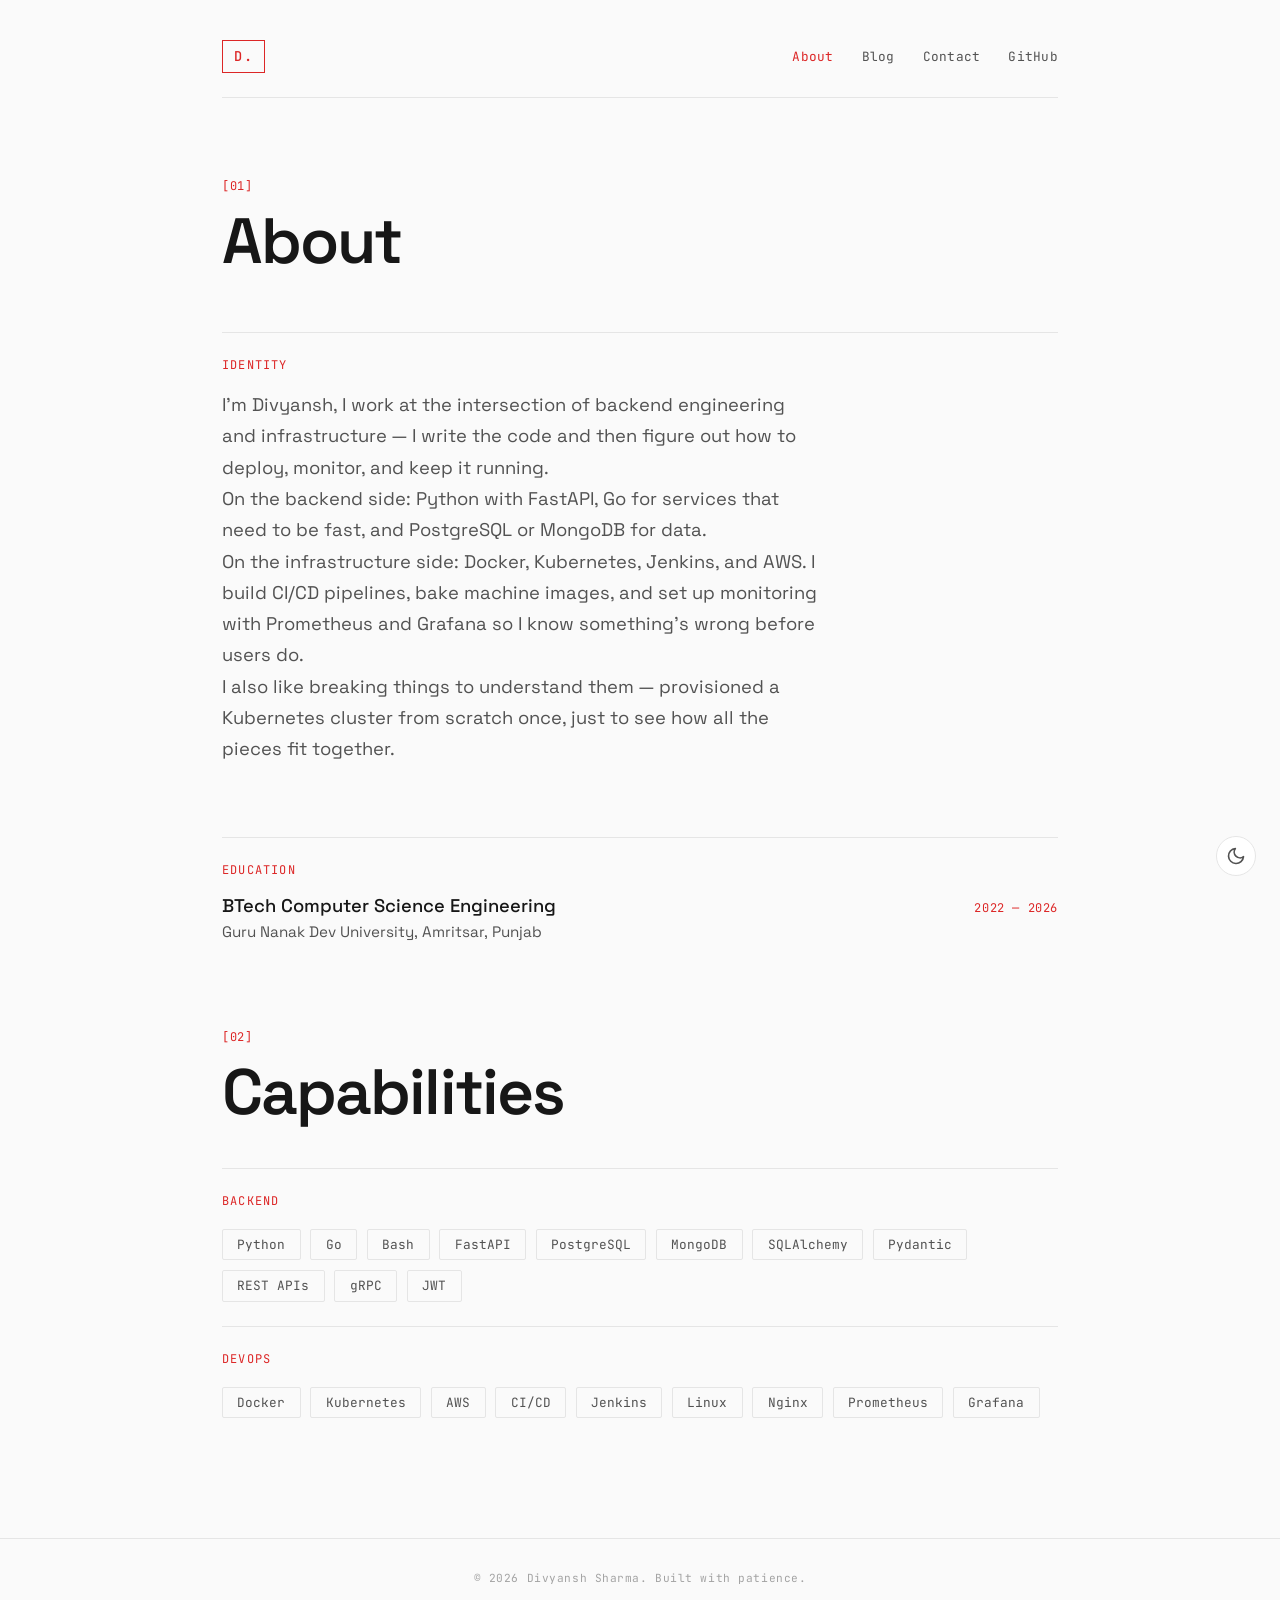
==== commit fb2e822f: "fixed theme" ====
--- a/about-me/index.html
+++ b/about-me/index.html
@@ -8,23 +8,33 @@
     <link rel="preconnect" href="https://fonts.gstatic.com" crossorigin>
     <link href="https://fonts.googleapis.com/css2?family=Space+Grotesk:wght@300;400;500;600;700&family=JetBrains+Mono:wght@300;400;500&display=swap" rel="stylesheet">
     <link rel="stylesheet" href="about-me.css">
+    <script>
+    (function() {
+        const h = document.documentElement;
+        const s = localStorage.getItem('theme');
+        const d = window.matchMedia('(prefers-color-scheme: dark)').matches;
+        function apply(t) { h.setAttribute('data-theme', t); localStorage.setItem('theme', t); }
+        s ? apply(s) : d ? apply('dark') : apply('light');
+    })();
+    </script>
 </head>
 <body>
-    <input type="checkbox" id="theme-toggle" class="theme-toggle-input" aria-hidden="true">
-
     <div class="page-wrapper">
-        <label for="theme-toggle" class="theme-toggle" aria-label="Toggle theme"></label>
+        <button class="theme-toggle" aria-label="Toggle theme">
+            <svg class="theme-icon-sun" xmlns="http://www.w3.org/2000/svg" width="20" height="20" viewBox="0 0 24 24" fill="none" stroke="currentColor" stroke-width="2" stroke-linecap="round" stroke-linejoin="round"><circle cx="12" cy="12" r="5"></circle><line x1="12" y1="1" x2="12" y2="3"></line><line x1="12" y1="21" x2="12" y2="23"></line><line x1="4.22" y1="4.22" x2="5.64" y2="5.64"></line><line x1="18.36" y1="18.36" x2="19.78" y2="19.78"></line><line x1="1" y1="12" x2="3" y2="12"></line><line x1="21" y1="12" x2="23" y2="12"></line><line x1="4.22" y1="19.78" x2="5.64" y2="18.36"></line><line x1="18.36" y1="5.64" x2="19.78" y2="4.22"></line></svg>
+            <svg class="theme-icon-moon" xmlns="http://www.w3.org/2000/svg" width="20" height="20" viewBox="0 0 24 24" fill="none" stroke="currentColor" stroke-width="2" stroke-linecap="round" stroke-linejoin="round"><path d="M21 12.79A9 9 0 1 1 11.21 3 7 7 0 0 0 21 12.79z"></path></svg>
+        </button>
 
         <main class="container">
             <header class="site-header">
                 <a href="/" class="logo-link">
-                    <span class="logo">DS</span>
+                    <span class="logo">D.</span>
                 </a>
                 <nav class="header-nav">
-                    <a href="/about/" class="active">About</a>
+                    <a href="/about-me/" class="active">About</a>
                     <a href="/blog/">Blog</a>
                     <a href="/#connect">Contact</a>
-                    <a href="https://github.com/Divyansh031" target="_blank" rel="noopener">GitHub</a>
+                    <a href="https://github.com/divyansh031" target="_blank" rel="noopener">GitHub</a>
                 </nav>
             </header>
 
@@ -45,7 +55,6 @@
                 </div>
 
                 <div class="about-block">
-                    
                     <h2 class="block-title">Education</h2>
                     <div class="edu-item">
                         <div class="edu-header-row">
@@ -73,6 +82,7 @@
                         <span>PostgreSQL</span>
                         <span>MongoDB</span>
                         <span>SQLAlchemy</span>
+                        <span>Pydantic</span>
                         <span>REST APIs</span>
                         <span>gRPC</span>
                         <span>JWT</span>
@@ -100,5 +110,17 @@
             <p>© 2026 Divyansh Sharma. Built with patience.</p>
         </footer>
     </div>
+
+    <script>
+    (function() {
+        const h = document.documentElement;
+        const b = document.querySelector('.theme-toggle');
+        b.addEventListener('click', () => {
+            const t = h.getAttribute('data-theme') === 'dark' ? 'light' : 'dark';
+            h.setAttribute('data-theme', t);
+            localStorage.setItem('theme', t);
+        });
+    })();
+    </script>
 </body>
 </html>
--- a/about-me/about-me.css
+++ b/about-me/about-me.css
@@ -1,27 +1,14 @@
-/* ═══════════════════════════════════════
-   ABOUT PAGE — Black/Yellow (Dark) | White/Red (Light)
-   ═══════════════════════════════════════ */
-
 *, *::before, *::after {
     margin: 0;
     padding: 0;
     box-sizing: border-box;
 }
 
-.theme-toggle-input {
-    position: absolute;
-    width: 1px;
-    height: 1px;
-    padding: 0;
-    margin: -1px;
-    overflow: hidden;
-    clip: rect(0, 0, 0, 0);
-    white-space: nowrap;
-    border: 0;
+html {
+    scroll-behavior: smooth;
 }
 
 .page-wrapper {
-    /* DARK: Black + Yellow */
     --bg: #0a0a0a;
     --bg-elevated: #111111;
     --text: #f5f5f5;
@@ -31,7 +18,6 @@
     --accent-hover: #fde047;
     --border: #262626;
     --border-hover: #404040;
-    --toggle-icon: "☀";
     --font-display: "Space Grotesk", system-ui, sans-serif;
     --font-mono: "JetBrains Mono", monospace;
 
@@ -48,7 +34,6 @@
 
 @media (prefers-color-scheme: light) {
     .page-wrapper {
-        /* LIGHT: White + Red */
         --bg: #fafafa;
         --bg-elevated: #ffffff;
         --text: #171717;
@@ -58,11 +43,10 @@
         --accent-hover: #b91c1c;
         --border: #e5e5e5;
         --border-hover: #d4d4d4;
-        --toggle-icon: "☾";
-    }
-}
-
-.theme-toggle-input:checked ~ .page-wrapper {
+    }
+}
+
+html[data-theme="light"] .page-wrapper {
     --bg: #fafafa;
     --bg-elevated: #ffffff;
     --text: #171717;
@@ -72,7 +56,6 @@
     --accent-hover: #b91c1c;
     --border: #e5e5e5;
     --border-hover: #d4d4d4;
-    --toggle-icon: "☾";
 }
 
 /* ─── THEME TOGGLE ─── */
@@ -95,14 +78,28 @@
     font-size: 0.95rem;
 }
 
-.theme-toggle::before {
-    content: var(--toggle-icon);
-}
-
 .theme-toggle:hover {
     border-color: var(--accent);
     color: var(--accent);
     transform: scale(1.05);
+}
+
+.theme-toggle svg {
+    position: absolute;
+    transition: opacity 0.25s ease, transform 0.25s ease;
+    pointer-events: none;
+}
+
+html[data-theme="dark"] .theme-icon-moon,
+html[data-theme="light"] .theme-icon-sun {
+    opacity: 0;
+    transform: scale(0.8);
+}
+
+html[data-theme="dark"] .theme-icon-sun,
+html[data-theme="light"] .theme-icon-moon {
+    opacity: 1;
+    transform: scale(1);
 }
 
 /* ─── CONTAINER ─── */
@@ -355,8 +352,4 @@
         width: 36px;
         height: 36px;
     }
-}
-
-html {
-    scroll-behavior: smooth;
 }
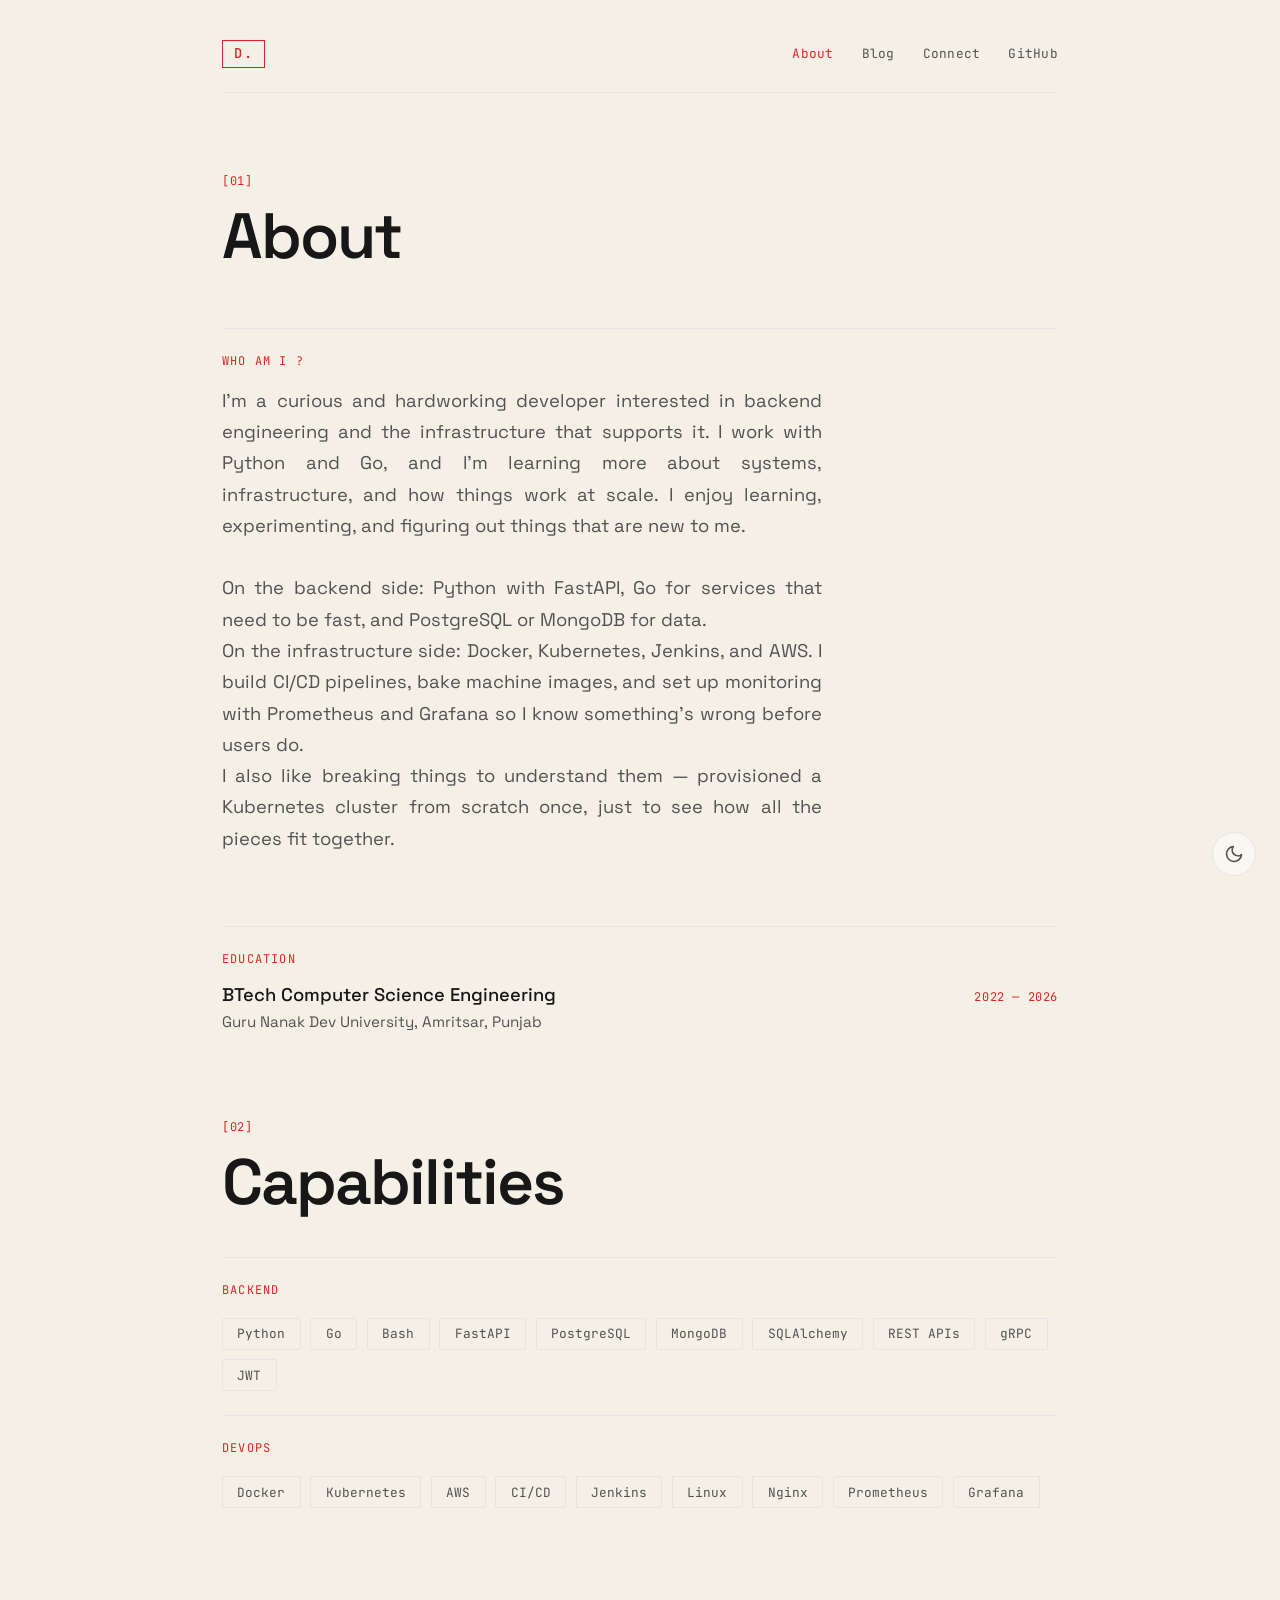
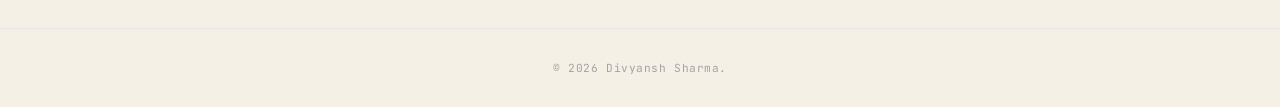
==== commit d344a91f: "added photo and changed light theme" ====
--- a/about-me/index.html
+++ b/about-me/index.html
@@ -4,6 +4,7 @@
     <meta charset="UTF-8">
     <meta name="viewport" content="width=device-width, initial-scale=1.0">
     <title>About — Divyansh Sharma</title>
+    <link rel="icon" type="image/png" href="../favicon.png">
     <link rel="preconnect" href="https://fonts.googleapis.com">
     <link rel="preconnect" href="https://fonts.gstatic.com" crossorigin>
     <link href="https://fonts.googleapis.com/css2?family=Space+Grotesk:wght@300;400;500;600;700&family=JetBrains+Mono:wght@300;400;500&display=swap" rel="stylesheet">
@@ -33,7 +34,7 @@
                 <nav class="header-nav">
                     <a href="/about-me/" class="active">About</a>
                     <a href="/blog/">Blog</a>
-                    <a href="/#connect">Contact</a>
+                    <a href="/#connect">Connect</a>
                     <a href="https://github.com/divyansh031" target="_blank" rel="noopener">GitHub</a>
                 </nav>
             </header>
@@ -45,9 +46,9 @@
 
             <section class="about-grid">
                 <div class="about-block">
-                    <h2 class="block-title">Identity</h2>
+                    <h2 class="block-title">Who am I ?</h2>
                     <p class="block-text">
-                        I'm Divyansh, I work at the intersection of backend engineering and infrastructure — I write the code and then figure out how to deploy, monitor, and keep it running.<br>
+                        I'm a curious and hardworking developer interested in backend engineering and the infrastructure that supports it. I work with Python and Go, and I'm learning more about systems, infrastructure, and how things work at scale. I enjoy learning, experimenting, and figuring out things that are new to me.<br><br>
                         On the backend side: Python with FastAPI, Go for services that need to be fast, and PostgreSQL or MongoDB for data.<br>
                         On the infrastructure side: Docker, Kubernetes, Jenkins, and AWS. I build CI/CD pipelines, bake machine images, and set up monitoring with Prometheus and Grafana so I know something's wrong before users do.<br>
                         I also like breaking things to understand them — provisioned a Kubernetes cluster from scratch once, just to see how all the pieces fit together.
@@ -82,7 +83,6 @@
                         <span>PostgreSQL</span>
                         <span>MongoDB</span>
                         <span>SQLAlchemy</span>
-                        <span>Pydantic</span>
                         <span>REST APIs</span>
                         <span>gRPC</span>
                         <span>JWT</span>
@@ -107,7 +107,7 @@
         </main>
 
         <footer class="footer">
-            <p>© 2026 Divyansh Sharma. Built with patience.</p>
+            <p>© 2026 Divyansh Sharma.</p>
         </footer>
     </div>
 
--- a/about-me/about-me.css
+++ b/about-me/about-me.css
@@ -6,6 +6,12 @@
 
 html {
     scroll-behavior: smooth;
+}
+
+img {
+    max-width: 100%;
+    height: auto;
+    display: block;
 }
 
 .page-wrapper {
@@ -32,10 +38,22 @@
     transition: background-color 0.3s ease, color 0.3s ease;
 }
 
+html[data-theme="dark"] .page-wrapper {
+    --bg: #0a0a0a;
+    --bg-elevated: #111111;
+    --text: #f5f5f5;
+    --text-muted: #a3a3a3;
+    --text-faint: #525252;
+    --accent: #facc15;
+    --accent-hover: #fde047;
+    --border: #262626;
+    --border-hover: #404040;
+}
+
 @media (prefers-color-scheme: light) {
     .page-wrapper {
-        --bg: #fafafa;
-        --bg-elevated: #ffffff;
+        --bg: #f5f0e6;
+        --bg-elevated: #faf6f0;
         --text: #171717;
         --text-muted: #525252;
         --text-faint: #a3a3a3;
@@ -47,8 +65,8 @@
 }
 
 html[data-theme="light"] .page-wrapper {
-    --bg: #fafafa;
-    --bg-elevated: #ffffff;
+    --bg: #f5f0e6;
+    --bg-elevated: #faf6f0;
     --text: #171717;
     --text-muted: #525252;
     --text-faint: #a3a3a3;
@@ -64,8 +82,8 @@
     bottom: 1.5rem;
     right: 1.5rem;
     z-index: 200;
-    width: 40px;
-    height: 40px;
+    width: 44px;
+    height: 44px;
     border-radius: 50%;
     border: 1px solid var(--border);
     background: var(--bg-elevated);
@@ -79,7 +97,6 @@
 }
 
 .theme-toggle:hover {
-    border-color: var(--accent);
     color: var(--accent);
     transform: scale(1.05);
 }
@@ -121,10 +138,14 @@
     margin-bottom: 5rem;
     padding-bottom: 1.5rem;
     border-bottom: 1px solid var(--border);
+    flex-wrap: wrap;
+    gap: 1rem;
 }
 
 .logo-link {
     text-decoration: none;
+    display: inline-flex;
+    align-items: center;
 }
 
 .logo {
@@ -137,6 +158,7 @@
     padding: 0.4rem 0.7rem;
     display: inline-block;
     transition: all 0.25s ease;
+    line-height: 1;
 }
 
 .logo-link:hover .logo {
@@ -146,7 +168,9 @@
 
 .header-nav {
     display: flex;
+    align-items: center;
     gap: 1.75rem;
+    flex-wrap: wrap;
 }
 
 .header-nav a {
@@ -156,6 +180,7 @@
     color: var(--text-muted);
     text-decoration: none;
     transition: color 0.25s ease;
+    line-height: 1;
 }
 
 .header-nav a:hover,
@@ -183,6 +208,7 @@
     letter-spacing: -0.03em;
     line-height: 1.1;
     color: var(--text);
+    word-break: break-word;
 }
 
 /* ─── ABOUT GRID ─── */
@@ -213,6 +239,10 @@
     line-height: 1.7;
     color: var(--text-muted);
     max-width: 600px;
+    text-align: justify;
+    -webkit-hyphens: auto;
+    -moz-hyphens: auto;
+    hyphens: auto;
 }
 
 /* ─── EDU ─── */
@@ -336,6 +366,13 @@
         margin-bottom: 3rem;
     }
 
+    .block-text {
+        text-align: left;
+        -webkit-hyphens: none;
+        -moz-hyphens: none;
+        hyphens: none;
+    }
+
     .edu-header-row {
         flex-direction: column;
         gap: 0.25rem;
@@ -345,11 +382,25 @@
         font-size: 0.75rem;
         padding: 0.35rem 0.7rem;
     }
+}
+
+@media (max-width: 480px) {
+    .header-nav {
+        gap: 0.75rem;
+    }
+
+    .header-nav a {
+        font-size: 0.7rem;
+    }
+
+    .page-title {
+        font-size: 2rem;
+    }
 
     .theme-toggle {
         bottom: 1rem;
         right: 1rem;
-        width: 36px;
-        height: 36px;
+        width: 40px;
+        height: 40px;
     }
 }
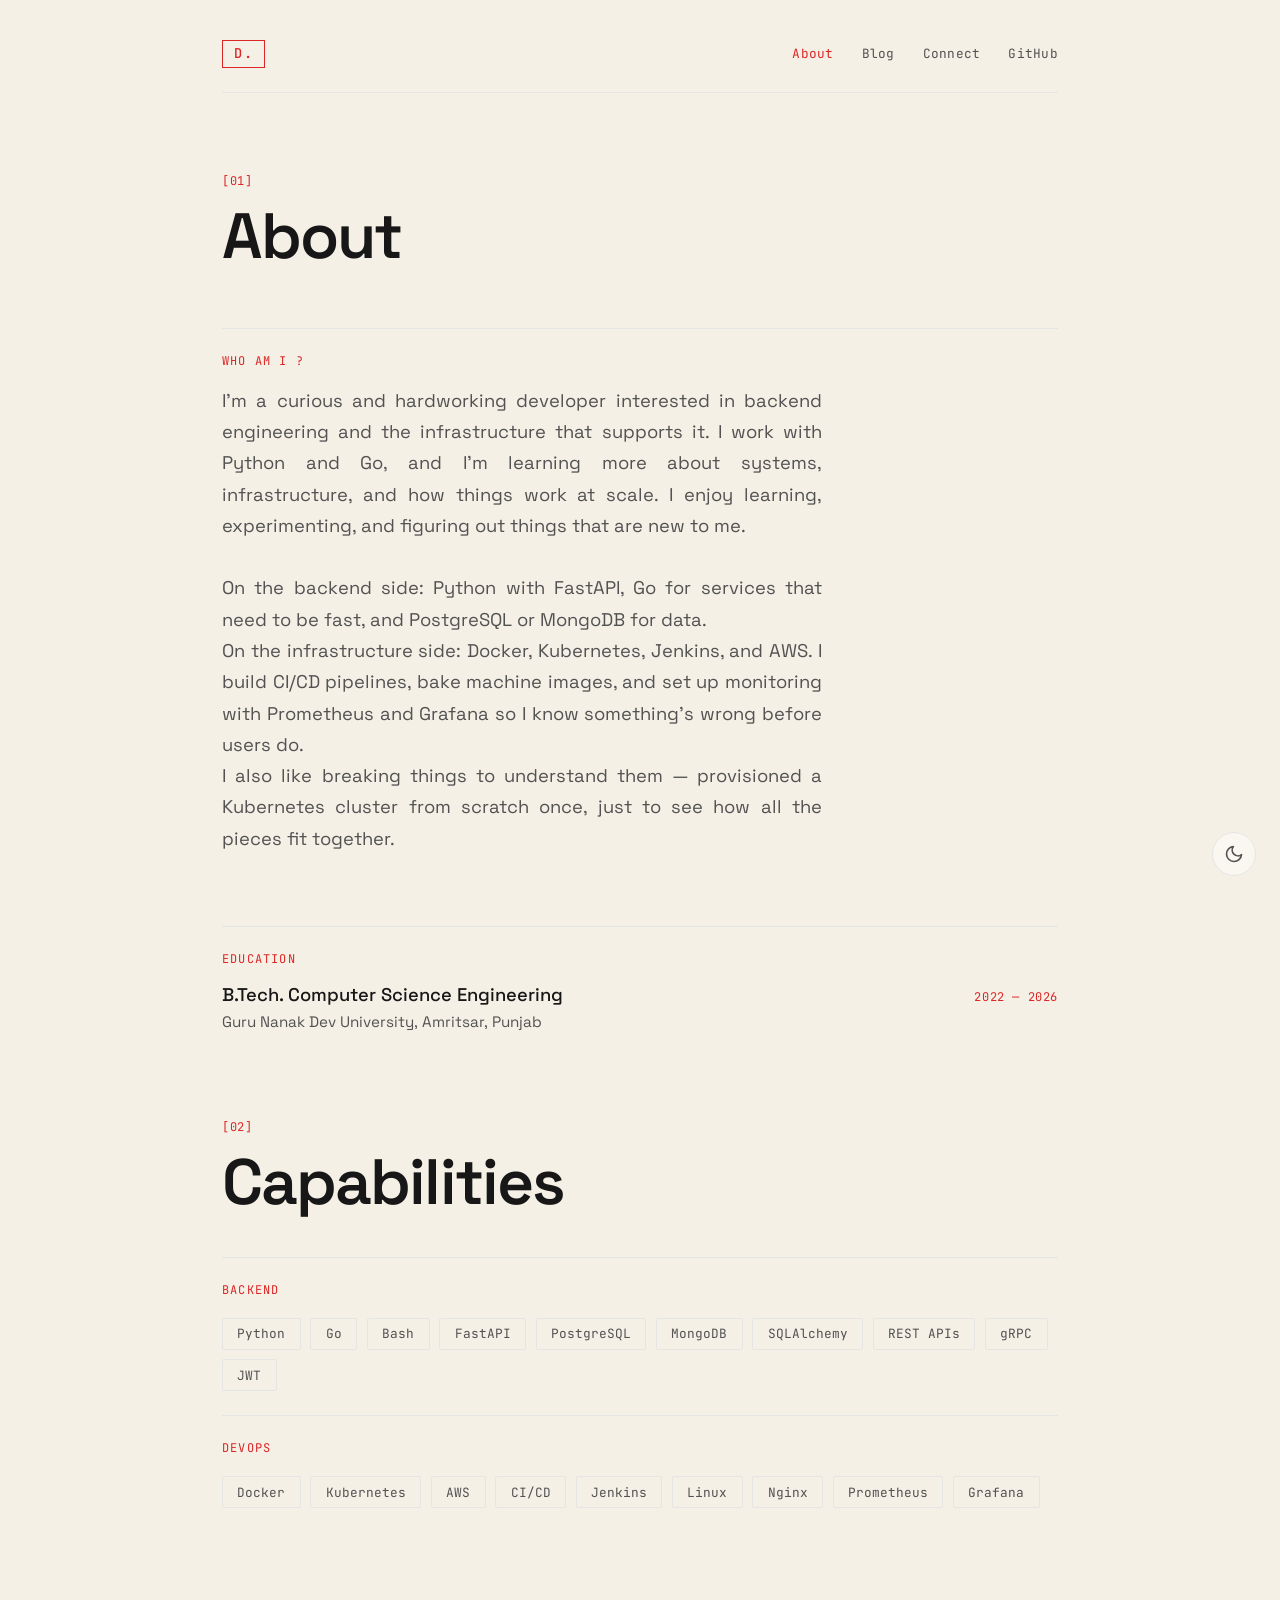
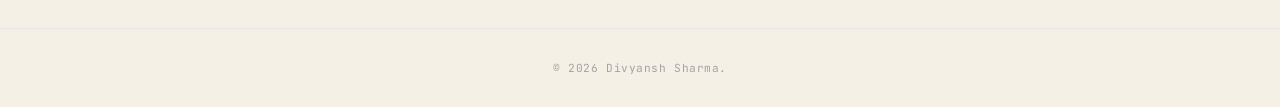
==== commit ddf74980: "fixed typo" ====
--- a/about-me/index.html
+++ b/about-me/index.html
@@ -59,7 +59,7 @@
                     <h2 class="block-title">Education</h2>
                     <div class="edu-item">
                         <div class="edu-header-row">
-                            <span class="edu-degree">BTech Computer Science Engineering</span>
+                            <span class="edu-degree">B.Tech. Computer Science Engineering</span>
                             <span class="edu-year">2022 — 2026</span>
                         </div>
                         <p class="edu-school">Guru Nanak Dev University, Amritsar, Punjab</p>
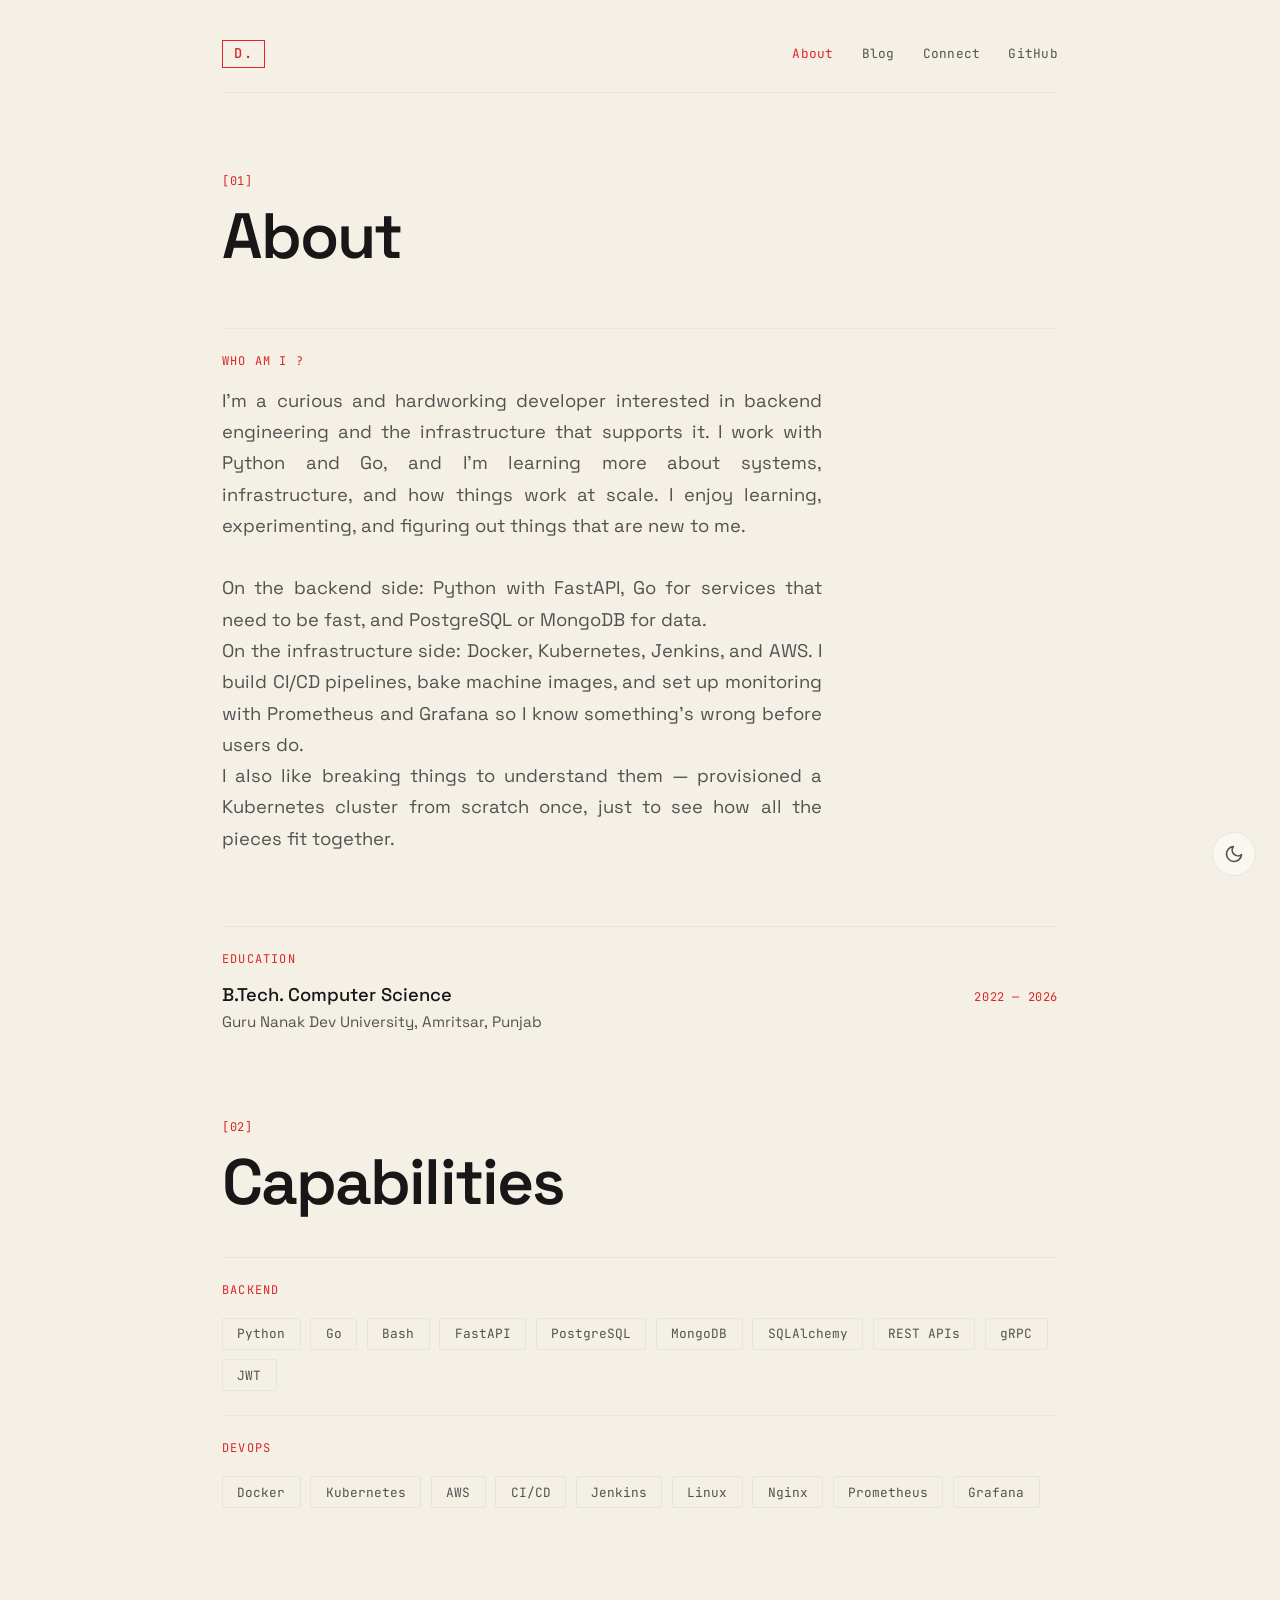
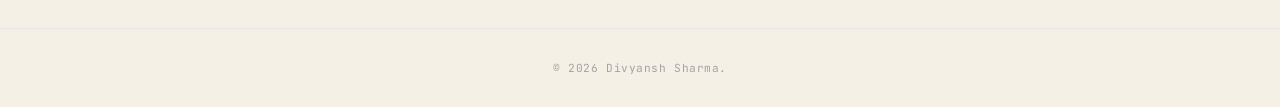
==== commit 2919151a: "fixed typo" ====
--- a/about-me/index.html
+++ b/about-me/index.html
@@ -59,7 +59,7 @@
                     <h2 class="block-title">Education</h2>
                     <div class="edu-item">
                         <div class="edu-header-row">
-                            <span class="edu-degree">B.Tech. Computer Science Engineering</span>
+                            <span class="edu-degree">B.Tech. Computer Science</span>
                             <span class="edu-year">2022 — 2026</span>
                         </div>
                         <p class="edu-school">Guru Nanak Dev University, Amritsar, Punjab</p>
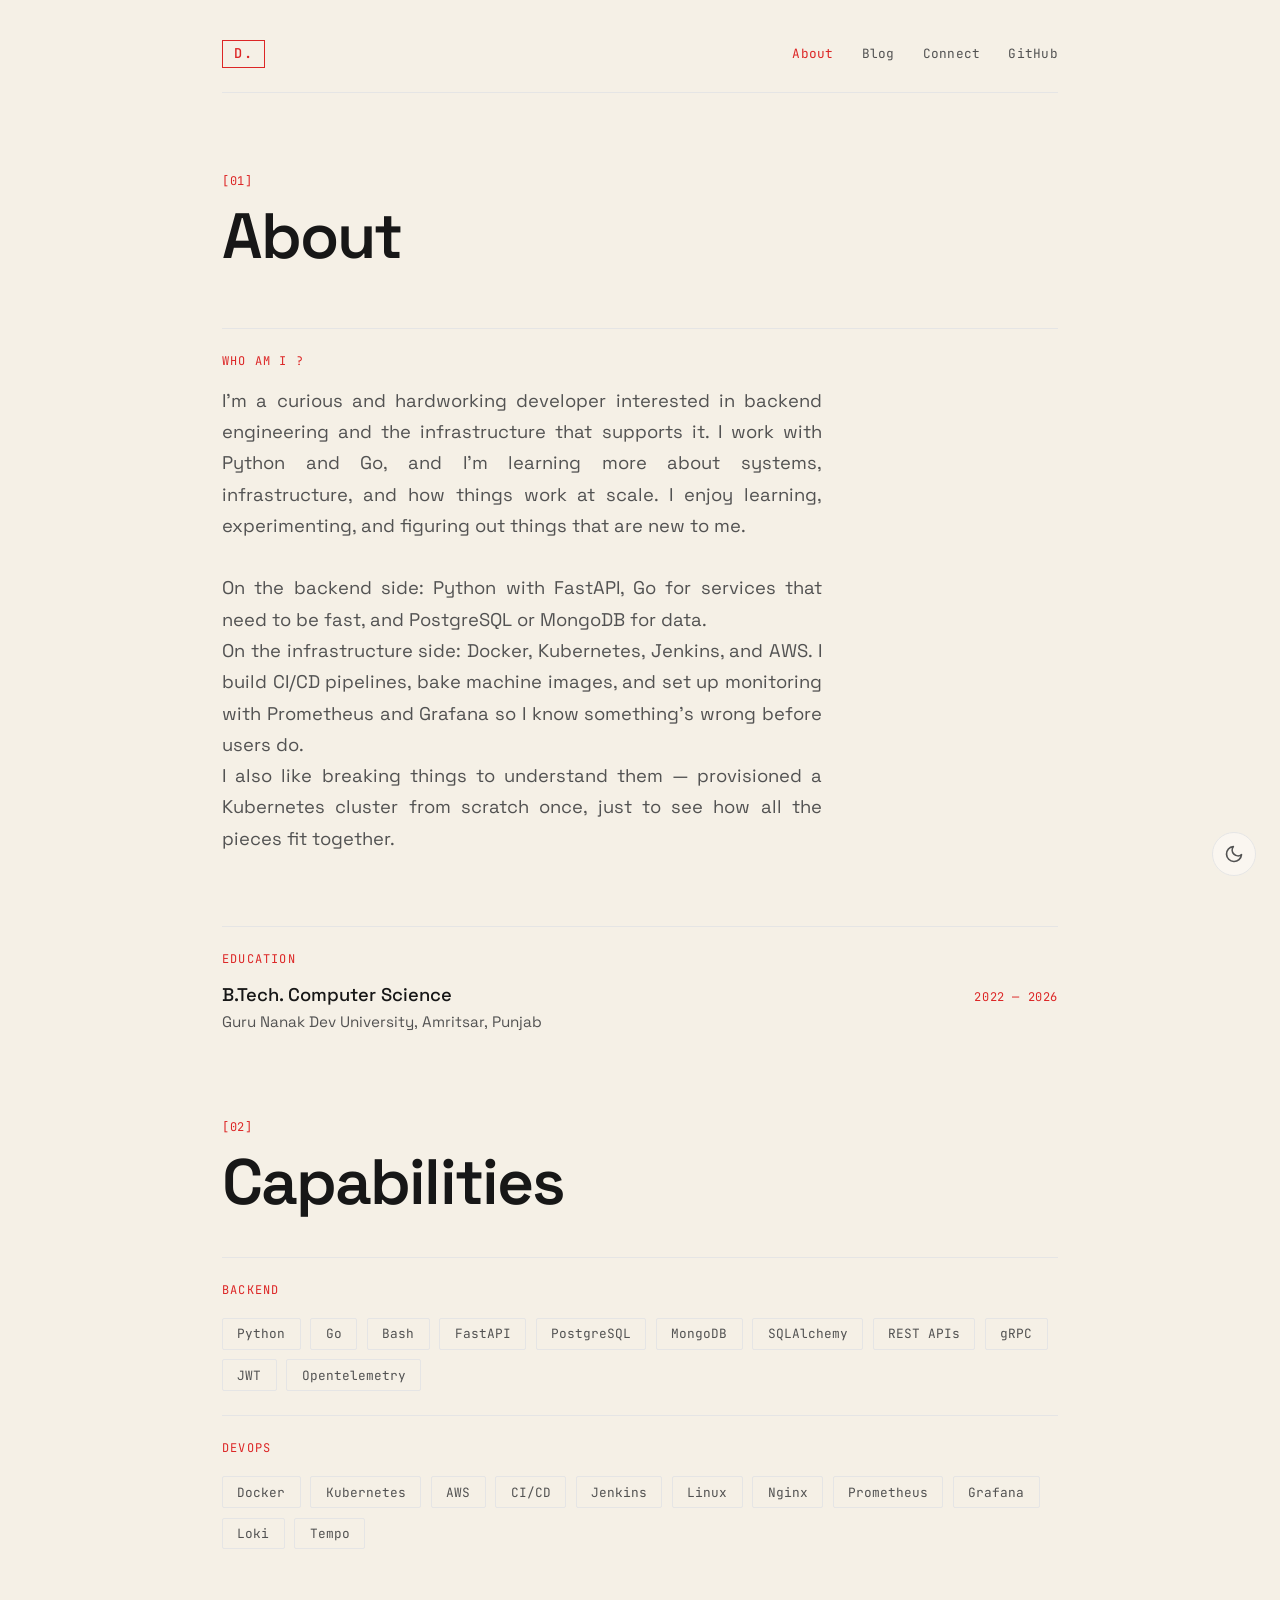
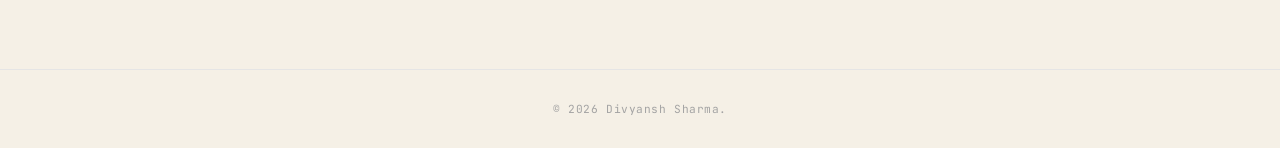
==== commit 6e425e93: "adding skills" ====
--- a/about-me/index.html
+++ b/about-me/index.html
@@ -86,6 +86,7 @@
                         <span>REST APIs</span>
                         <span>gRPC</span>
                         <span>JWT</span>
+                        <span>Opentelemetry</span>
                     </div>
                 </div>
 
@@ -101,6 +102,8 @@
                         <span>Nginx</span>
                         <span>Prometheus</span>
                         <span>Grafana</span>
+                        <span>Loki</span>
+                        <span>Tempo</span>
                     </div>
                 </div>
             </section>
